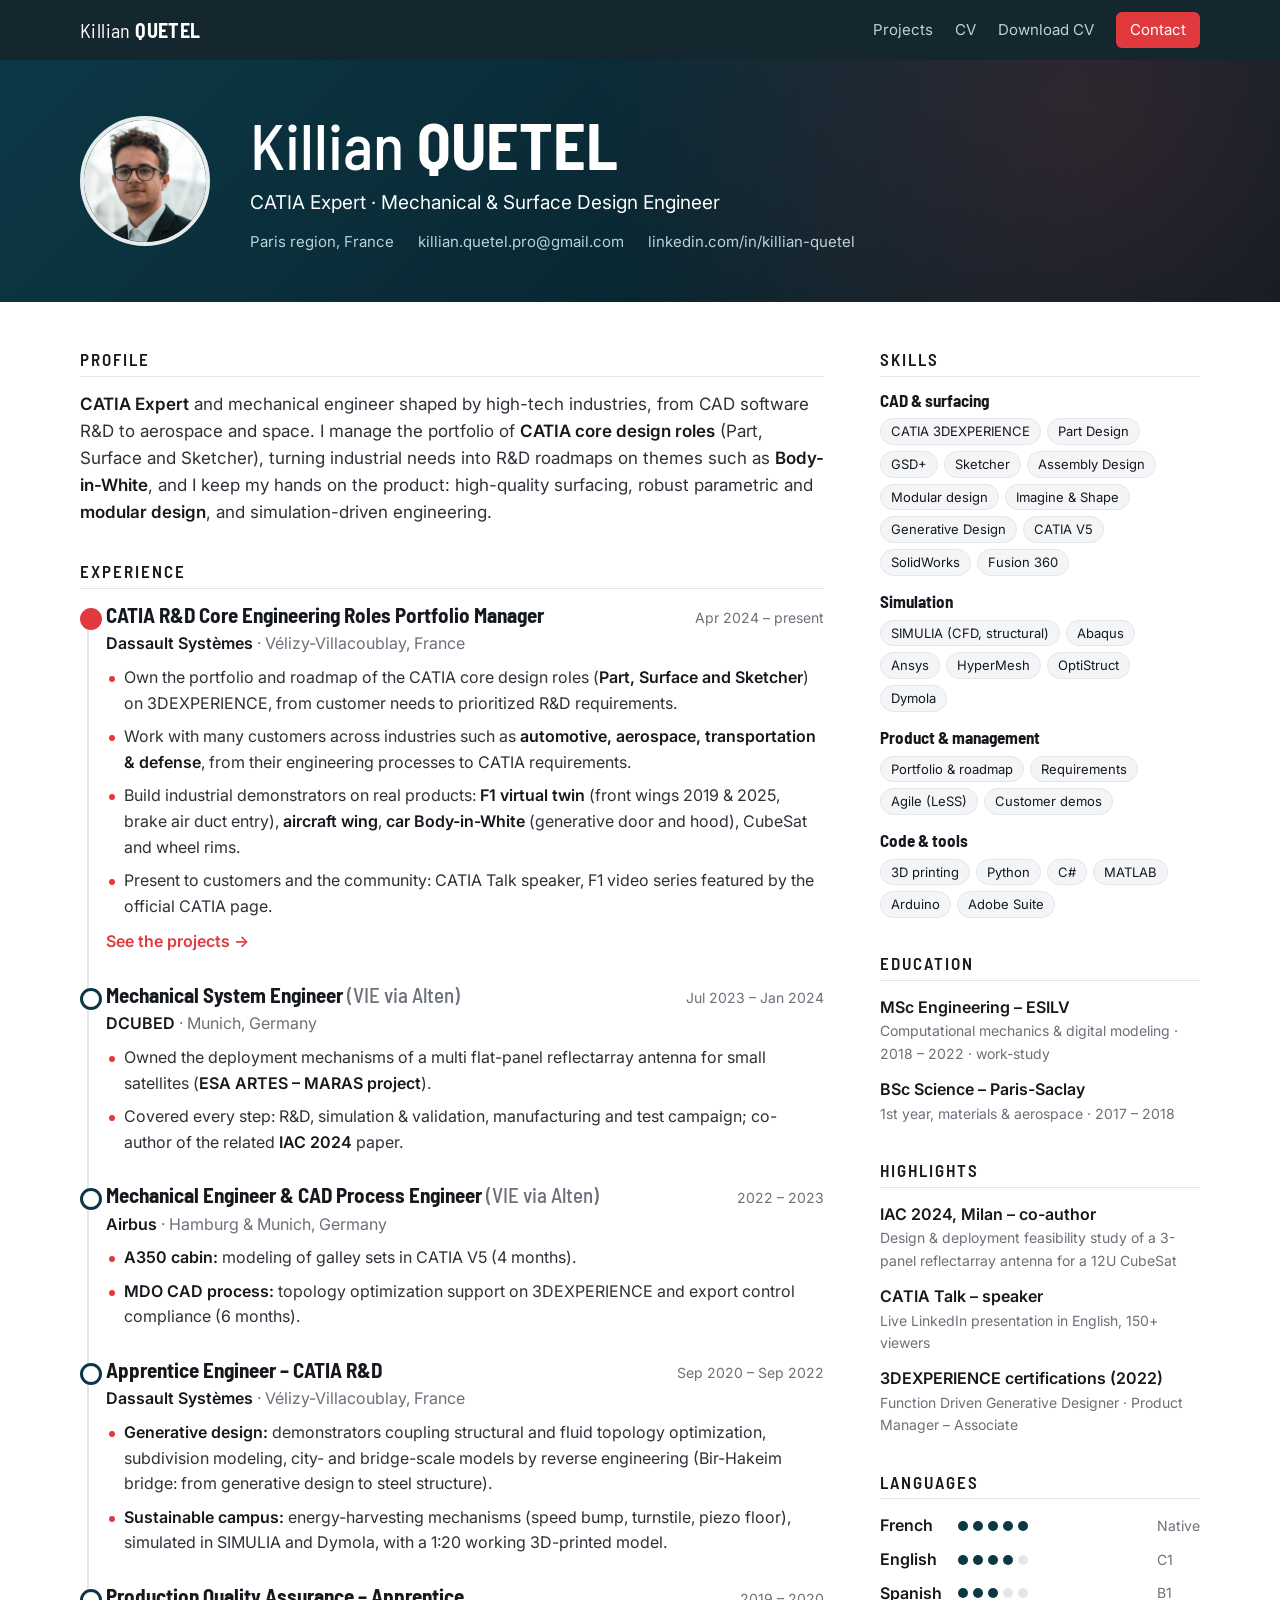
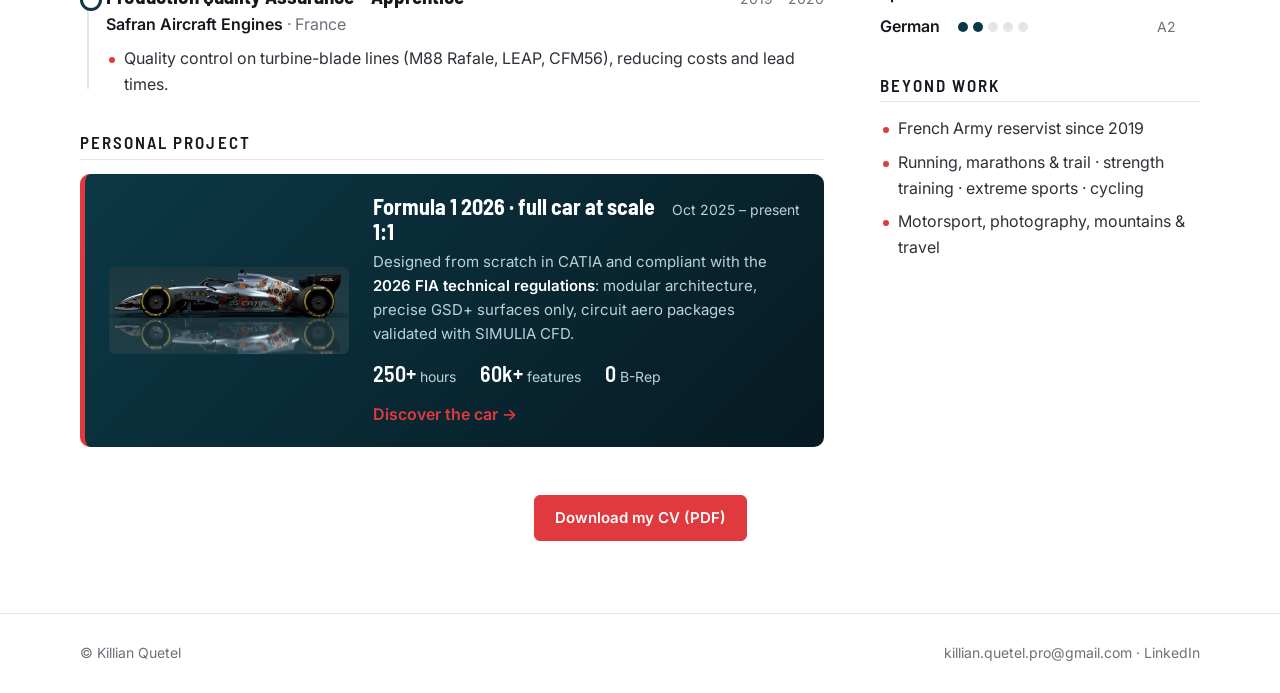
==== cv.html @ 456e0030 "CV: highlight F1 2026 full-scale project Co-authored-by: Cursor <cursoragent@cursor.com>" ====
<!DOCTYPE html>
<html lang="en">
<head>
  <meta charset="utf-8">
  <meta name="viewport" content="width=device-width, initial-scale=1">
  <meta name="robots" content="noindex, nofollow">
  <meta name="description" content="CV of Killian Quetel">
  <title>CV – Killian Quetel</title>
  <link rel="preconnect" href="https://fonts.googleapis.com">
  <link rel="preconnect" href="https://fonts.gstatic.com" crossorigin>
  <link rel="stylesheet" href="https://fonts.googleapis.com/css2?family=Barlow+Semi+Condensed:wght@500;600;700&family=Inter:wght@400;500;600&display=swap">
  <link rel="stylesheet" href="site.css">
</head>
<body class="theme-light">
  <header class="nav">
    <div class="wrap nav-in">
      <a class="brand" href="index.html">Killian <b>QUETEL</b></a>
      <nav>
        <a href="index.html#projects">Projects</a>
        <a href="cv.html">CV</a>
        <a href="Killian_Quetel_CV.pdf" download>Download CV</a>
        <a class="nav-cta" href="mailto:killian.quetel.pro@gmail.com">Contact</a>
      </nav>
    </div>
  </header>

  <section class="hero-band small">
    <div class="wrap hero-in">
      <img class="photo" src="img/photo.jpg" alt="Killian Quetel">
      <div>
        <h1>Killian <strong>QUETEL</strong></h1>
        <p class="role">CATIA Expert · Mechanical &amp; Surface Design Engineer</p>
        <p class="contact">
          <span>Paris region, France</span>
          <a href="mailto:killian.quetel.pro@gmail.com">killian.quetel.pro@gmail.com</a>
          <a href="https://www.linkedin.com/in/killian-quetel">linkedin.com/in/killian-quetel</a>
        </p>
      </div>
    </div>
  </section>
  <main class="wrap cv">
<div class="cv-grid">
  <div class="cv-main">
    <section>
      <h2>Profile</h2>
      <p class="lead">
        <b>CATIA Expert</b> and mechanical engineer shaped by high-tech industries, from CAD software R&amp;D
        to aerospace and space. I manage the portfolio of <b>CATIA core design roles</b> (Part, Surface and
        Sketcher), turning industrial needs into R&amp;D roadmaps on themes such as <b>Body-in-White</b>,
        and I keep my hands on the product: high-quality surfacing, robust parametric and
        <b>modular design</b>, and simulation-driven engineering.
      </p>
    </section>

    <section>
      <h2>Experience</h2>
      <div class="timeline">

        <div class="job current">
          <div class="row">
            <h3>CATIA R&amp;D Core Engineering Roles Portfolio Manager</h3>
            <span class="date">Apr 2024 – present</span>
          </div>
          <div class="org"><b>Dassault Systèmes</b> · Vélizy-Villacoublay, France</div>
          <ul class="bullets">
            <li>Own the portfolio and roadmap of the CATIA core design roles (<b>Part, Surface and
              Sketcher</b>) on 3DEXPERIENCE, from customer needs to prioritized R&amp;D requirements.</li>
            <li>Work with many customers across industries such as <b>automotive, aerospace,
              transportation &amp; defense</b>, from their engineering processes to CATIA requirements.</li>
            <li>Build industrial demonstrators on real products: <b>F1 virtual twin</b> (front wings
              2019 &amp; 2025, brake air duct entry), <b>aircraft wing</b>, <b>car Body-in-White</b> (generative
              door and hood), CubeSat and wheel rims.</li>
            <li>Present to customers and the community: CATIA Talk speaker, F1 video series featured by
              the official CATIA page.</li>
          </ul>
          <a class="text-link" href="index.html#projects">See the projects →</a>
        </div>

        <div class="job">
          <div class="row">
            <h3>Mechanical System Engineer <span>(VIE via Alten)</span></h3>
            <span class="date">Jul 2023 – Jan 2024</span>
          </div>
          <div class="org"><b>DCUBED</b> · Munich, Germany</div>
          <ul class="bullets">
            <li>Owned the deployment mechanisms of a multi flat-panel reflectarray antenna for small
              satellites (<b>ESA ARTES – MARAS project</b>).</li>
            <li>Covered every step: R&amp;D, simulation &amp; validation, manufacturing and test campaign;
              co-author of the related <b>IAC&nbsp;2024</b> paper.</li>
          </ul>
        </div>

        <div class="job">
          <div class="row">
            <h3>Mechanical Engineer &amp; CAD Process Engineer <span>(VIE via Alten)</span></h3>
            <span class="date">2022 – 2023</span>
          </div>
          <div class="org"><b>Airbus</b> · Hamburg &amp; Munich, Germany</div>
          <ul class="bullets">
            <li><b>A350 cabin:</b> modeling of galley sets in CATIA V5 (4 months).</li>
            <li><b>MDO CAD process:</b> topology optimization support on 3DEXPERIENCE and export control
              compliance (6 months).</li>
          </ul>
        </div>

        <div class="job">
          <div class="row">
            <h3>Apprentice Engineer – CATIA R&amp;D</h3>
            <span class="date">Sep 2020 – Sep 2022</span>
          </div>
          <div class="org"><b>Dassault Systèmes</b> · Vélizy-Villacoublay, France</div>
          <ul class="bullets">
            <li><b>Generative design:</b> demonstrators coupling structural and fluid topology optimization,
              subdivision modeling, city- and bridge-scale models by reverse engineering
              (Bir-Hakeim bridge: from generative design to steel structure).</li>
            <li><b>Sustainable campus:</b> energy-harvesting mechanisms (speed bump, turnstile, piezo floor),
              simulated in SIMULIA and Dymola, with a 1:20 working 3D-printed model.</li>
          </ul>
        </div>

        <div class="job">
          <div class="row">
            <h3>Production Quality Assurance – Apprentice</h3>
            <span class="date">2019 – 2020</span>
          </div>
          <div class="org"><b>Safran Aircraft Engines</b> · France</div>
          <ul class="bullets">
            <li>Quality control on turbine-blade lines (M88 Rafale, LEAP, CFM56), reducing costs and lead
              times.</li>
          </ul>
        </div>

      </div>
    </section>

    <section>
      <h2>Personal project</h2>
      <a class="cv-project" href="projects/f1-2026.html">
        <img src="img/thumb/f1_livery.jpg" alt="F1 2026 designed in CATIA">
        <div>
          <div class="row">
            <h3>Formula 1 2026 · full car at scale 1:1</h3>
            <span class="date">Oct 2025 – present</span>
          </div>
          <p>Designed from scratch in CATIA and compliant with the <b>2026 FIA technical regulations</b>:
            modular architecture, precise GSD+ surfaces only, circuit aero packages validated with
            SIMULIA CFD.</p>
          <div class="mini">
            <span><b>250+</b> hours</span><span><b>60k+</b> features</span><span><b>0</b> B-Rep</span>
          </div>
          <span class="text-link">Discover the car →</span>
        </div>
      </a>
    </section>
  </div>

  <aside class="cv-side">
    <section>
      <h2>Skills</h2>
      <div class="skill-group">
        <h4>CAD &amp; surfacing</h4>
        <div class="chips">
          <span>CATIA 3DEXPERIENCE</span><span>Part Design</span><span>GSD+</span><span>Sketcher</span>
          <span>Assembly Design</span><span>Modular design</span><span>Imagine &amp; Shape</span>
          <span>Generative Design</span><span>CATIA V5</span><span>SolidWorks</span><span>Fusion 360</span>
        </div>
      </div>
      <div class="skill-group">
        <h4>Simulation</h4>
        <div class="chips">
          <span>SIMULIA (CFD, structural)</span><span>Abaqus</span><span>Ansys</span>
          <span>HyperMesh</span><span>OptiStruct</span><span>Dymola</span>
        </div>
      </div>
      <div class="skill-group">
        <h4>Product &amp; management</h4>
        <div class="chips">
          <span>Portfolio &amp; roadmap</span><span>Requirements</span><span>Agile (LeSS)</span>
          <span>Customer demos</span>
        </div>
      </div>
      <div class="skill-group">
        <h4>Code &amp; tools</h4>
        <div class="chips">
          <span>3D printing</span><span>Python</span><span>C#</span><span>MATLAB</span>
          <span>Arduino</span><span>Adobe Suite</span>
        </div>
      </div>
    </section>

    <section>
      <h2>Education</h2>
      <ul class="items">
        <li><b>MSc Engineering – ESILV</b>
          <span>Computational mechanics &amp; digital modeling · 2018 – 2022 · work-study</span></li>
        <li><b>BSc Science – Paris-Saclay</b>
          <span>1st year, materials &amp; aerospace · 2017 – 2018</span></li>
      </ul>
    </section>

    <section>
      <h2>Highlights</h2>
      <ul class="items">
        <li><b>IAC 2024, Milan – co-author</b>
          <span>Design &amp; deployment feasibility study of a 3-panel reflectarray antenna for a 12U CubeSat</span></li>
        <li><b>CATIA Talk – speaker</b>
          <span>Live LinkedIn presentation in English, 150+ viewers</span></li>
        <li><b>3DEXPERIENCE certifications (2022)</b>
          <span>Function Driven Generative Designer · Product Manager – Associate</span></li>
      </ul>
    </section>

    <section>
      <h2>Languages</h2>
      <div class="lang">
        <b>French</b><span class="dots"><i class="on"></i><i class="on"></i><i class="on"></i><i class="on"></i><i class="on"></i></span><span class="lvl">Native</span>
        <b>English</b><span class="dots"><i class="on"></i><i class="on"></i><i class="on"></i><i class="on"></i><i></i></span><span class="lvl">C1</span>
        <b>Spanish</b><span class="dots"><i class="on"></i><i class="on"></i><i class="on"></i><i></i><i></i></span><span class="lvl">B1</span>
        <b>German</b><span class="dots"><i class="on"></i><i class="on"></i><i></i><i></i><i></i></span><span class="lvl">A2</span>
      </div>
    </section>

    <section>
      <h2>Beyond work</h2>
      <ul class="bullets">
        <li>French Army reservist since 2019</li>
        <li>Running, marathons &amp; trail · strength training · extreme sports · cycling</li>
        <li>Motorsport, photography, mountains &amp; travel</li>
      </ul>
    </section>
  </aside>
</div>

    <div class="actions center"><a class="btn primary" href="Killian_Quetel_CV.pdf" download>Download my CV (PDF)</a></div>
  </main>

  <footer class="foot">
    <div class="wrap foot-in">
      <span>© Killian Quetel</span>
      <span><a href="mailto:killian.quetel.pro@gmail.com">killian.quetel.pro@gmail.com</a> · <a href="https://www.linkedin.com/in/killian-quetel">LinkedIn</a></span>
    </div>
  </footer>
  <div class="lightbox" hidden><img alt=""><p></p></div>
  <script src="site.js"></script>
</body>
</html>
---- site.css ----
:root {
  --ink: #15191e;
  --text: #2d3138;
  --muted: #6b7079;
  --line: #e3e5e9;
  --soft: #f4f5f7;
  --night: #0c3846;
  --night-deep: #061a22;
  --on-night: #b9d3db;
  --accent: #e0393e;
  --head-font: "Barlow Semi Condensed", "Bahnschrift", "Segoe UI", sans-serif;
  --body-font: "Inter", "Segoe UI", "Helvetica Neue", Arial, sans-serif;
  --bg: #fff;
  --card: #fff;
}

* {
  box-sizing: border-box;
  margin: 0;
  padding: 0;
}

html {
  scroll-behavior: smooth;
  scroll-padding-top: 72px;
}

body {
  font-family: var(--body-font);
  font-size: 16px;
  line-height: 1.6;
  color: var(--text);
  background: var(--bg);
  -webkit-font-smoothing: antialiased;
}

a {
  color: inherit;
  text-decoration: none;
}

b,
strong {
  font-weight: 600;
  color: var(--ink);
}

ul,
ol {
  list-style: none;
}

img {
  display: block;
  max-width: 100%;
}

h1,
h2,
h3,
h4 {
  font-family: var(--head-font);
  color: var(--ink);
  line-height: 1.15;
}

.wrap {
  width: min(1120px, 100% - 48px);
  margin: 0 auto;
}

.wrap.wide {
  width: min(1280px, 100% - 48px);
}

.kicker,
.tag {
  display: block;
  font-family: var(--head-font);
  font-size: 14px;
  font-weight: 600;
  letter-spacing: 0.16em;
  text-transform: uppercase;
  color: var(--accent);
}

.text-link {
  display: inline-block;
  margin-top: 10px;
  font-weight: 600;
  color: var(--accent);
}

.chips {
  display: flex;
  flex-wrap: wrap;
  gap: 6px;
}

.chips span {
  padding: 2px 10px;
  font-size: 13px;
  color: var(--ink);
  background: var(--soft);
  border: 1px solid var(--line);
  border-radius: 999px;
}

ul.bullets li {
  position: relative;
  padding-left: 18px;
  margin-top: 8px;
}

ul.bullets a {
  font-weight: 600;
  color: var(--accent);
}

ul.bullets li::before {
  content: "";
  position: absolute;
  left: 3px;
  top: 11px;
  width: 6px;
  height: 6px;
  border-radius: 50%;
  background: var(--accent);
}

.btn {
  display: inline-block;
  padding: 10px 20px;
  font-weight: 600;
  font-size: 15px;
  color: #fff;
  border: 1px solid rgba(255, 255, 255, 0.35);
  border-radius: 6px;
  transition: background 0.2s;
}

.btn:hover {
  background: rgba(255, 255, 255, 0.1);
}

.btn.primary {
  background: var(--accent);
  border-color: var(--accent);
}

.btn.primary:hover {
  background: #c62f34;
}

.actions {
  display: flex;
  flex-wrap: wrap;
  gap: 12px;
  margin-top: 24px;
}

.actions.center {
  justify-content: center;
  margin: 48px 0 16px;
}

/* ---------- Navigation ---------- */

.nav {
  position: sticky;
  top: 0;
  z-index: 10;
  background: rgba(6, 26, 34, 0.94);
  backdrop-filter: blur(8px);
}

.nav-in {
  display: flex;
  align-items: center;
  justify-content: space-between;
  height: 60px;
}

.brand {
  font-family: var(--head-font);
  font-size: 20px;
  color: #fff;
  letter-spacing: 0.02em;
}

.brand b {
  color: #fff;
  font-weight: 700;
}

.nav nav {
  display: flex;
  align-items: center;
  gap: 22px;
  font-size: 15px;
  color: var(--on-night);
}

.nav nav a:hover {
  color: #fff;
}

.nav .nav-cta {
  padding: 6px 14px;
  color: #fff;
  background: var(--accent);
  border-radius: 6px;
}

/* ---------- Hero band (home, CV) ---------- */

.hero-band {
  color: var(--on-night);
  background:
    radial-gradient(circle at 85% 20%, rgba(224, 57, 62, 0.18), transparent 45%),
    linear-gradient(135deg, var(--night) 0%, var(--night-deep) 100%);
  padding: 72px 0;
}

.hero-band.small {
  padding: 48px 0;
}

.hero-in {
  display: grid;
  grid-template-columns: auto 1fr;
  align-items: center;
  gap: 40px;
}

.hero-band .photo {
  width: 170px;
  height: 170px;
  border-radius: 50%;
  object-fit: cover;
  border: 4px solid rgba(255, 255, 255, 0.9);
}

.hero-band.small .photo {
  width: 130px;
  height: 130px;
}

.hero-band h1 {
  font-size: clamp(40px, 6vw, 64px);
  font-weight: 500;
  color: #fff;
}

.hero-band h1 strong {
  color: #fff;
  font-weight: 700;
}

.hero-band .role {
  margin-top: 6px;
  font-size: 19px;
  color: #fff;
}

.hero-band .intro {
  max-width: 720px;
  margin-top: 16px;
}

.hero-band .intro b {
  color: #fff;
}

.hero-band .contact {
  display: flex;
  flex-wrap: wrap;
  gap: 6px 24px;
  margin-top: 12px;
  font-size: 15px;
}

.hero-band .contact a:hover {
  color: #fff;
}

/* ---------- Home ---------- */

.group {
  margin-top: 56px;
}

.group-title {
  display: flex;
  align-items: center;
  gap: 16px;
  margin-bottom: 20px;
  font-size: 18px;
  font-weight: 600;
  letter-spacing: 0.12em;
  text-transform: uppercase;
}

.group-title::after {
  content: "";
  flex: 1;
  height: 1px;
  background: var(--line);
}

.feature {
  display: grid;
  grid-template-columns: 1.6fr 1fr;
  overflow: hidden;
  color: var(--on-night);
  background: linear-gradient(135deg, var(--night) 0%, var(--night-deep) 100%);
  border-radius: 10px;
  transition: transform 0.25s, box-shadow 0.25s;
}

.feature img {
  width: 100%;
  height: 100%;
  object-fit: cover;
}

.feature .body {
  padding: 32px;
  align-self: center;
}

.feature h3 {
  margin-top: 6px;
  font-size: 32px;
  color: #fff;
}

.feature p {
  margin-top: 12px;
}

.mini-stats {
  display: flex;
  gap: 28px;
  margin-top: 20px;
}

.mini-stats b {
  display: block;
  font-family: var(--head-font);
  font-size: 30px;
  line-height: 1;
  color: #fff;
}

.mini-stats span {
  font-size: 13px;
}

.cards {
  display: grid;
  grid-template-columns: repeat(auto-fill, minmax(250px, 1fr));
  gap: 20px;
}

.card {
  display: flex;
  flex-direction: column;
  overflow: hidden;
  background: var(--card);
  border: 1px solid var(--line);
  border-radius: 10px;
  transition: transform 0.25s, box-shadow 0.25s;
}

.card:hover,
.feature:hover {
  transform: translateY(-4px);
  box-shadow: 0 14px 32px rgba(12, 56, 70, 0.16);
}

.card .pic {
  aspect-ratio: 16 / 10;
  overflow: hidden;
  background: #fff;
  border-bottom: 1px solid var(--line);
}

.card .pic img {
  width: 100%;
  height: 100%;
  object-fit: cover;
  transition: transform 0.4s;
}

.card .pic img.contain {
  object-fit: contain;
}

.card:hover .pic img {
  transform: scale(1.04);
}

.card .body {
  display: flex;
  flex-direction: column;
  flex: 1;
  padding: 18px 20px 20px;
}

.card .tag {
  font-size: 12px;
  color: var(--muted);
}

.card h3 {
  margin-top: 4px;
  font-size: 22px;
}

.card p {
  flex: 1;
  margin: 8px 0 14px;
  font-size: 15px;
}

/* ---------- CV ---------- */

.cv {
  padding-top: 48px;
}

.cv h2,
.project h2 {
  margin-bottom: 14px;
  padding-bottom: 6px;
  font-size: 17px;
  font-weight: 600;
  letter-spacing: 0.12em;
  text-transform: uppercase;
  border-bottom: 1px solid var(--line);
}

.cv-grid {
  display: grid;
  grid-template-columns: 1fr 320px;
  gap: 56px;
}

.cv section + section {
  margin-top: 36px;
}

.cv .lead {
  font-size: 17px;
}

.timeline {
  position: relative;
  padding-left: 26px;
}

.timeline::before {
  content: "";
  position: absolute;
  left: 7px;
  top: 8px;
  bottom: 8px;
  width: 2px;
  background: var(--line);
}

.job {
  position: relative;
}

.job + .job {
  margin-top: 28px;
}

.job::before {
  content: "";
  position: absolute;
  left: -26px;
  top: 5px;
  width: 16px;
  height: 16px;
  border-radius: 50%;
  background: #fff;
  border: 3px solid var(--night);
}

.job.current::before {
  background: var(--accent);
  border-color: var(--accent);
}

.job .row {
  display: flex;
  justify-content: space-between;
  align-items: baseline;
  gap: 16px;
}

.job h3 {
  font-size: 21px;
}

.job h3 span {
  font-weight: 500;
  color: var(--muted);
}

.job .date {
  flex-shrink: 0;
  font-size: 14px;
  color: var(--muted);
}

.job .org {
  margin-top: 2px;
  color: var(--muted);
}

.cv-project {
  display: grid;
  grid-template-columns: 240px 1fr;
  align-items: center;
  gap: 24px;
  padding: 20px 24px;
  color: var(--on-night);
  background: linear-gradient(135deg, var(--night) 0%, var(--night-deep) 100%);
  border-left: 5px solid var(--accent);
  border-radius: 10px;
  transition: transform 0.25s, box-shadow 0.25s;
}

.cv-project:hover {
  transform: translateY(-3px);
  box-shadow: 0 14px 32px rgba(12, 56, 70, 0.2);
}

.cv-project img {
  width: 100%;
  border-radius: 6px;
}

.cv-project .row {
  display: flex;
  justify-content: space-between;
  align-items: baseline;
  gap: 12px;
}

.cv-project h3 {
  font-size: 22px;
  color: #fff;
}

.cv-project .date {
  flex-shrink: 0;
  font-size: 14px;
}

.cv-project p {
  margin-top: 6px;
  font-size: 15px;
}

.cv-project b {
  color: #fff;
}

.cv-project .mini {
  display: flex;
  gap: 24px;
  margin-top: 10px;
  font-size: 14px;
}

.cv-project .mini b {
  font-family: var(--head-font);
  font-size: 22px;
}

.skill-group + .skill-group {
  margin-top: 16px;
}

.skill-group h4 {
  margin-bottom: 8px;
  font-size: 17px;
}

ul.items li + li {
  margin-top: 12px;
}

ul.items li b {
  display: block;
}

ul.items li span {
  display: block;
  font-size: 14px;
  color: var(--muted);
}

.lang {
  display: grid;
  grid-template-columns: auto 1fr auto;
  align-items: center;
  gap: 8px 16px;
}

.dots {
  display: flex;
  gap: 5px;
}

.dots i {
  width: 10px;
  height: 10px;
  border-radius: 50%;
  background: var(--line);
}

.dots i.on {
  background: var(--night);
}

.lang .lvl {
  font-size: 14px;
  color: var(--muted);
}

/* ---------- Project page ---------- */

.project {
  padding: 40px 0 24px;
}

.back {
  display: inline-block;
  margin-bottom: 28px;
  font-size: 15px;
  color: var(--muted);
}

.back:hover {
  color: var(--accent);
}

.project h1 {
  margin-top: 8px;
  font-size: clamp(34px, 5vw, 54px);
}

.project .lead {
  max-width: 820px;
  margin-top: 16px;
  font-size: 18px;
}

.facts {
  display: flex;
  flex-wrap: wrap;
  gap: 12px 40px;
  margin-top: 24px;
  padding: 14px 0;
  border-top: 1px solid var(--line);
  border-bottom: 1px solid var(--line);
}

.facts dt {
  font-size: 12px;
  letter-spacing: 0.08em;
  text-transform: uppercase;
  color: var(--muted);
}

.facts dd {
  font-weight: 500;
  color: var(--ink);
}

.hero-img,
.hero-grid,
.hero-pair,
.annotated {
  display: block;
  margin-top: 32px;
}

.hero-img img {
  width: 100%;
  border-radius: 10px;
}

.hero-img.contain {
  background: #fff;
  border: 1px solid var(--line);
  border-radius: 10px;
}

.hero-img.contain img {
  max-height: 560px;
  width: auto;
  margin: 0 auto;
}

.frame {
  display: block;
  overflow: hidden;
  background: #fff;
  border: 1px solid var(--line);
  border-radius: 8px;
}

.frame img {
  width: 100%;
  height: 100%;
  object-fit: cover;
  transition: transform 0.4s;
}

.frame:hover img {
  transform: scale(1.03);
}

.hero-grid {
  display: grid;
  gap: 12px;
}

.hero-grid.cols-3 {
  grid-template-columns: repeat(3, 1fr);
}

.hero-grid .frame {
  aspect-ratio: 1 / 0.92;
}

.hero-pair {
  position: relative;
  display: grid;
  grid-template-columns: 1fr 1fr;
  gap: 16px;
}

.hero-pair .frame {
  aspect-ratio: 1.25;
}

.swap {
  position: absolute;
  left: 50%;
  top: 50%;
  width: 48px;
  height: 48px;
  margin: -24px 0 0 -24px;
  display: flex;
  align-items: center;
  justify-content: center;
  font-size: 24px;
  font-weight: 700;
  color: #fff;
  background: var(--accent);
  border-radius: 50%;
  box-shadow: 0 4px 14px rgba(0, 0, 0, 0.25);
}

.annotated {
  position: relative;
}

.annotated img {
  width: 100%;
  -webkit-mask-image: linear-gradient(180deg, transparent 0%, #000 8%, #000 86%, transparent 100%);
  mask-image: linear-gradient(180deg, transparent 0%, #000 8%, #000 86%, transparent 100%);
}

.pin {
  position: absolute;
  width: 30px;
  height: 30px;
  margin: -15px 0 0 -15px;
  display: flex;
  align-items: center;
  justify-content: center;
  font-family: var(--head-font);
  font-weight: 700;
  font-size: 15px;
  color: #fff;
  background: var(--accent);
  border: 2px solid #fff;
  border-radius: 50%;
  box-shadow: 0 0 0 6px rgba(224, 57, 62, 0.25);
}

.legend,
.steps {
  display: grid;
  grid-template-columns: repeat(3, 1fr);
  gap: 20px 32px;
  margin-top: 28px;
}

.legend li,
.steps li {
  display: grid;
  grid-template-columns: 34px 1fr;
  align-content: start;
  column-gap: 10px;
}

.legend li i,
.steps li i {
  grid-row: span 2;
  font-family: var(--head-font);
  font-style: normal;
  font-weight: 700;
  font-size: 26px;
  line-height: 1;
  color: var(--accent);
}

.legend li span,
.steps li span {
  font-size: 15px;
}

.stats {
  display: grid;
  grid-template-columns: repeat(auto-fit, minmax(150px, 1fr));
  gap: 16px;
  margin-top: 40px;
  padding: 20px 0;
  border-top: 1px solid var(--line);
  border-bottom: 1px solid var(--line);
}

.stats b {
  display: block;
  font-family: var(--head-font);
  font-size: 34px;
  line-height: 1.1;
}

.stats span {
  font-size: 14px;
  color: var(--muted);
}

.sections {
  display: grid;
  grid-template-columns: repeat(auto-fit, minmax(320px, 1fr));
  gap: 40px;
  margin-top: 44px;
}

.gallery-sec {
  margin-top: 48px;
}

.gallery {
  display: grid;
  gap: 20px;
}

.gallery.cols-3 {
  grid-template-columns: repeat(3, 1fr);
}

.gallery.cols-4 {
  grid-template-columns: repeat(4, 1fr);
}

.gallery .frame {
  aspect-ratio: var(--ratio, 16 / 10);
}

.gallery .wide {
  grid-column: span 2;
}

.gallery .wide .frame {
  aspect-ratio: 33 / 10;
}

.inline-fig .frame img {
  height: auto;
}

.gallery figcaption,
.inline-fig figcaption {
  margin-top: 8px;
  font-size: 14px;
  color: var(--muted);
}

.gallery figcaption b,
.inline-fig figcaption b {
  margin-right: 4px;
}

.note {
  margin-top: 32px;
  font-size: 14px;
  color: var(--muted);
}

.pager {
  display: grid;
  grid-template-columns: 1fr 1fr;
  gap: 20px;
  margin-top: 64px;
  padding-top: 24px;
  border-top: 1px solid var(--line);
}

.pager a {
  font-family: var(--head-font);
  font-size: 22px;
  font-weight: 600;
  color: var(--ink);
}

.pager a:last-child {
  text-align: right;
}

.pager a:hover {
  color: var(--accent);
}

.pager span {
  display: block;
  font-family: var(--body-font);
  font-size: 13px;
  font-weight: 500;
  letter-spacing: 0.08em;
  text-transform: uppercase;
  color: var(--muted);
}

/* ---------- Dark themes (F1, CubeSat) ---------- */

.theme-night,
.theme-space {
  --ink: #fff;
  --text: var(--on-night);
  --muted: #8aa3ad;
  --line: rgba(255, 255, 255, 0.14);
}

.theme-night {
  background: linear-gradient(180deg, var(--night) 0%, var(--night-deep) 900px, var(--night-deep) 100%);
}

.theme-space {
  background: linear-gradient(180deg, #000 0%, #050b12 50%, #08141d 100%);
}

.theme-night .frame,
.theme-space .frame {
  background: #000;
  border-color: transparent;
}

.theme-night .foot,
.theme-space .foot {
  background: transparent;
}

/* ---------- Footer ---------- */

.foot {
  margin-top: 72px;
  padding: 28px 0;
  font-size: 14px;
  color: var(--muted);
  border-top: 1px solid var(--line);
}

.foot-in {
  display: flex;
  flex-wrap: wrap;
  justify-content: space-between;
  gap: 8px;
}

.foot a:hover {
  color: var(--accent);
}

/* ---------- Lightbox ---------- */

.lightbox {
  position: fixed;
  inset: 0;
  z-index: 50;
  display: flex;
  flex-direction: column;
  align-items: center;
  justify-content: center;
  gap: 12px;
  padding: 24px;
  background: rgba(3, 10, 14, 0.92);
  cursor: zoom-out;
}

.lightbox[hidden] {
  display: none;
}

.lightbox img {
  max-width: 100%;
  max-height: calc(100vh - 100px);
  border-radius: 6px;
}

.lightbox p {
  color: #fff;
}

a.zoom {
  cursor: zoom-in;
}

/* ---------- Responsive ---------- */

@media (max-width: 900px) {
  .feature,
  .cv-grid {
    grid-template-columns: 1fr;
  }

  .cv-grid {
    gap: 40px;
  }

  .legend,
  .steps {
    grid-template-columns: repeat(2, 1fr);
  }

  .gallery.cols-3,
  .gallery.cols-4 {
    grid-template-columns: repeat(2, 1fr);
  }
}

@media (max-width: 640px) {
  body {
    font-size: 15px;
  }

  .nav nav {
    gap: 14px;
    font-size: 14px;
  }

  .nav nav a[download] {
    display: none;
  }

  .hero-band {
    padding: 44px 0;
  }

  .hero-in {
    grid-template-columns: 1fr;
    gap: 20px;
    text-align: center;
  }

  .hero-band .photo {
    margin: 0 auto;
    width: 130px;
    height: 130px;
  }

  .actions,
  .hero-band .contact {
    justify-content: center;
  }

  .feature .body {
    padding: 22px;
  }

  .legend,
  .steps,
  .hero-pair {
    grid-template-columns: 1fr;
  }

  .hero-grid.cols-3 {
    grid-template-columns: repeat(2, 1fr);
  }

  .pin {
    width: 22px;
    height: 22px;
    margin: -11px 0 0 -11px;
    font-size: 12px;
  }

  .job .row,
  .cv-project .row {
    flex-direction: column;
    gap: 0;
  }

  .cv-project {
    grid-template-columns: 1fr;
    padding: 18px;
  }

  .sections,
  .gallery.cols-3,
  .gallery.cols-4 {
    grid-template-columns: 1fr;
  }

  .gallery .wide {
    grid-column: auto;
  }

  .gallery .wide .frame {
    aspect-ratio: var(--ratio, 16 / 10);
  }

  .pager a {
    font-size: 18px;
  }
}
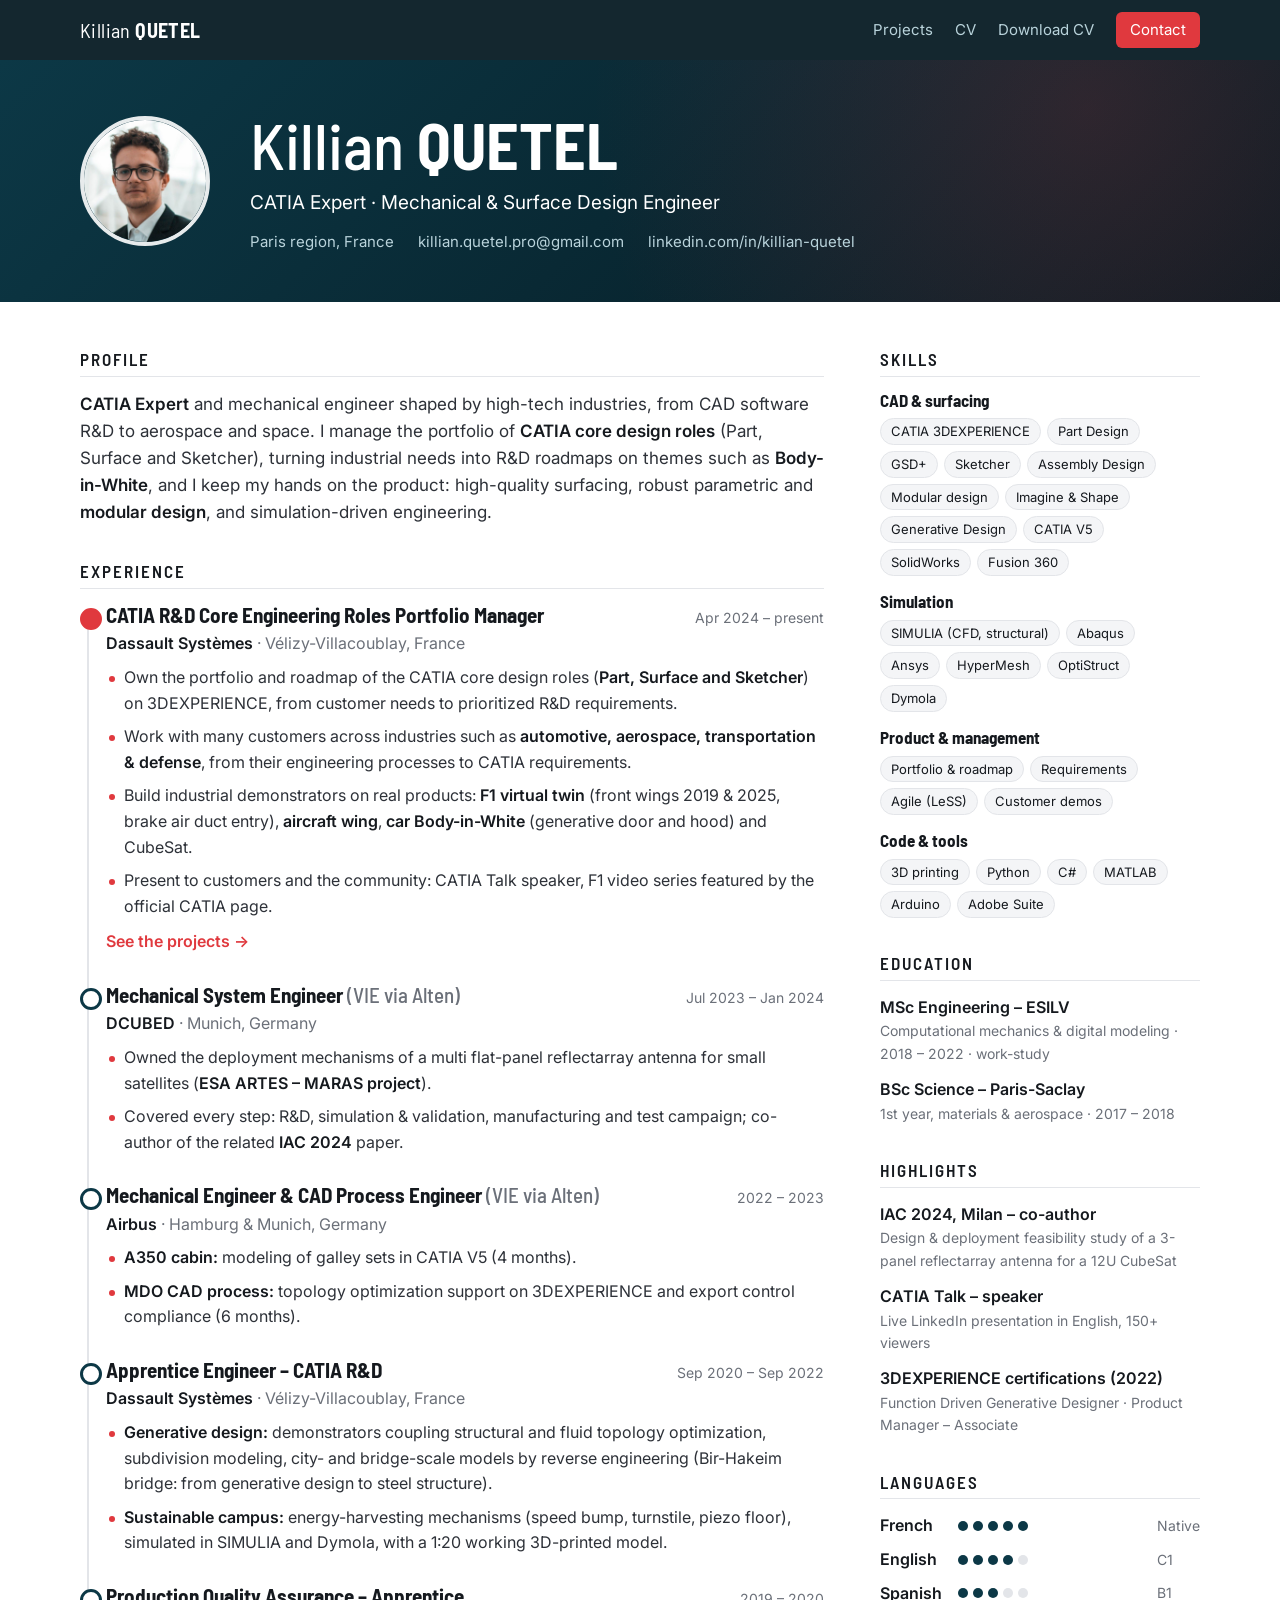
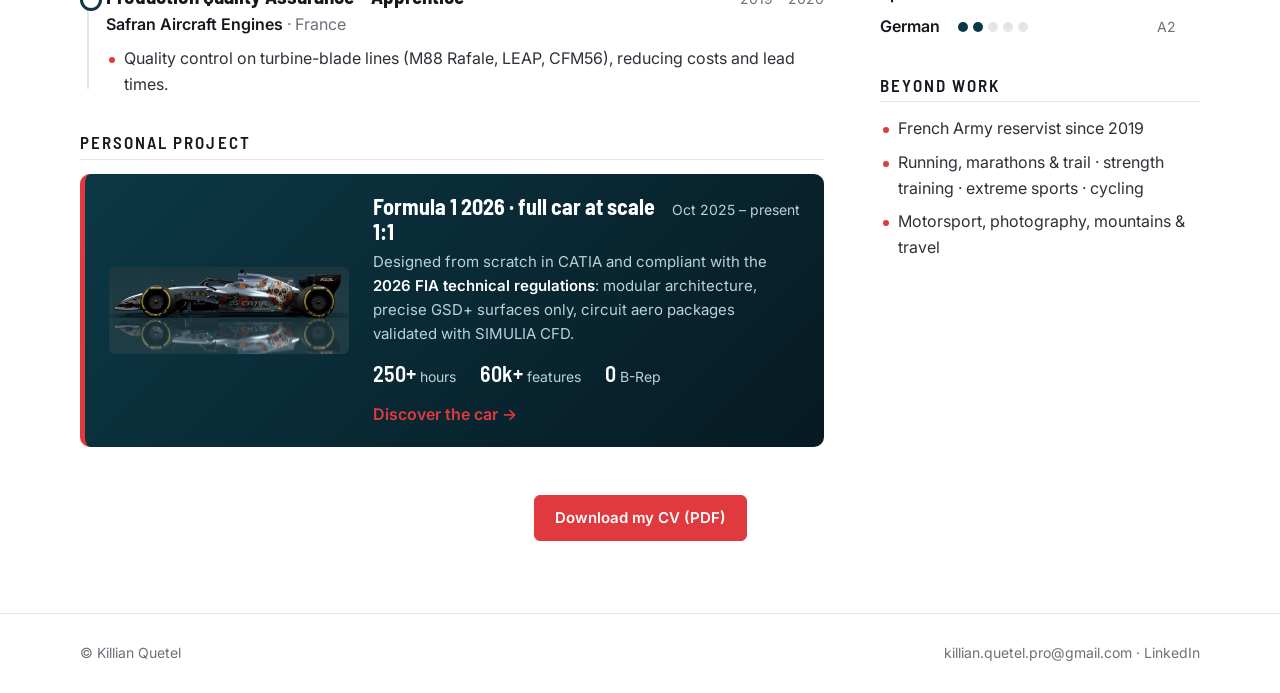
==== commit 45bbd60d: "F1 2026 build chronology, new project images, remove wheel rim Co-authored-by: Cursor <cursoragent@c" ====
--- a/cv.html
+++ b/cv.html
@@ -69,7 +69,7 @@
               transportation &amp; defense</b>, from their engineering processes to CATIA requirements.</li>
             <li>Build industrial demonstrators on real products: <b>F1 virtual twin</b> (front wings
               2019 &amp; 2025, brake air duct entry), <b>aircraft wing</b>, <b>car Body-in-White</b> (generative
-              door and hood), CubeSat and wheel rims.</li>
+              door and hood) and CubeSat.</li>
             <li>Present to customers and the community: CATIA Talk speaker, F1 video series featured by
               the official CATIA page.</li>
           </ul>
--- a/site.css
+++ b/site.css
@@ -944,6 +944,135 @@
   color: var(--muted);
 }
 
+/* ---------- Paper layout (F1 2026) ---------- */
+
+.paper-intro {
+  display: grid;
+  grid-template-columns: 1.4fr 1fr;
+  gap: 40px;
+  margin-top: 40px;
+  padding: 28px 32px;
+  background: var(--soft);
+  border-radius: 10px;
+}
+
+.toc ol li + li {
+  margin-top: 6px;
+}
+
+.toc a {
+  display: flex;
+  gap: 12px;
+  font-weight: 500;
+  color: var(--ink);
+}
+
+.toc a span {
+  min-width: 18px;
+  font-family: var(--head-font);
+  font-weight: 700;
+  color: var(--accent);
+}
+
+.toc a:hover {
+  color: var(--accent);
+}
+
+.chapters {
+  position: relative;
+  margin-top: 56px;
+  padding-left: 64px;
+}
+
+.chapters::before {
+  content: "";
+  position: absolute;
+  left: 21px;
+  top: 10px;
+  bottom: 10px;
+  width: 2px;
+  background: var(--line);
+}
+
+.chapter + .chapter {
+  margin-top: 64px;
+}
+
+.ch-head {
+  position: relative;
+  display: flex;
+  align-items: flex-end;
+}
+
+.ch-num {
+  position: absolute;
+  left: -64px;
+  top: 0;
+  width: 44px;
+  height: 44px;
+  display: flex;
+  align-items: center;
+  justify-content: center;
+  font-family: var(--head-font);
+  font-size: 22px;
+  font-weight: 700;
+  color: #fff;
+  background: var(--night);
+  border: 4px solid var(--bg);
+  border-radius: 50%;
+}
+
+.ch-phase {
+  font-family: var(--head-font);
+  font-size: 14px;
+  font-weight: 600;
+  letter-spacing: 0.14em;
+  text-transform: uppercase;
+  color: var(--accent);
+}
+
+.project .chapter h2 {
+  margin: 2px 0 0;
+  padding: 0;
+  font-size: 30px;
+  letter-spacing: 0;
+  text-transform: none;
+  border: none;
+}
+
+.ch-text {
+  max-width: 820px;
+  margin-top: 14px;
+  font-size: 17px;
+}
+
+.figs {
+  display: grid;
+  grid-template-columns: repeat(2, 1fr);
+  gap: 24px;
+  margin-top: 24px;
+}
+
+.figs .wide,
+.figs figure:only-child {
+  grid-column: 1 / -1;
+}
+
+.figs .frame img {
+  height: auto;
+}
+
+.figs figcaption {
+  margin-top: 8px;
+  font-size: 14px;
+  color: var(--muted);
+}
+
+.figs figcaption b {
+  margin-right: 4px;
+  color: var(--ink);
+}
+
 /* ---------- Dark themes (F1, CubeSat) ---------- */
 
 .theme-night,
@@ -1128,6 +1257,33 @@
     grid-column: auto;
   }
 
+  .paper-intro,
+  .figs {
+    grid-template-columns: 1fr;
+  }
+
+  .paper-intro {
+    padding: 22px;
+  }
+
+  .chapters {
+    padding-left: 0;
+  }
+
+  .chapters::before {
+    display: none;
+  }
+
+  .ch-num {
+    position: static;
+    margin-right: 12px;
+    flex-shrink: 0;
+  }
+
+  .project .chapter h2 {
+    font-size: 24px;
+  }
+
   .gallery .wide .frame {
     aspect-ratio: var(--ratio, 16 / 10);
   }
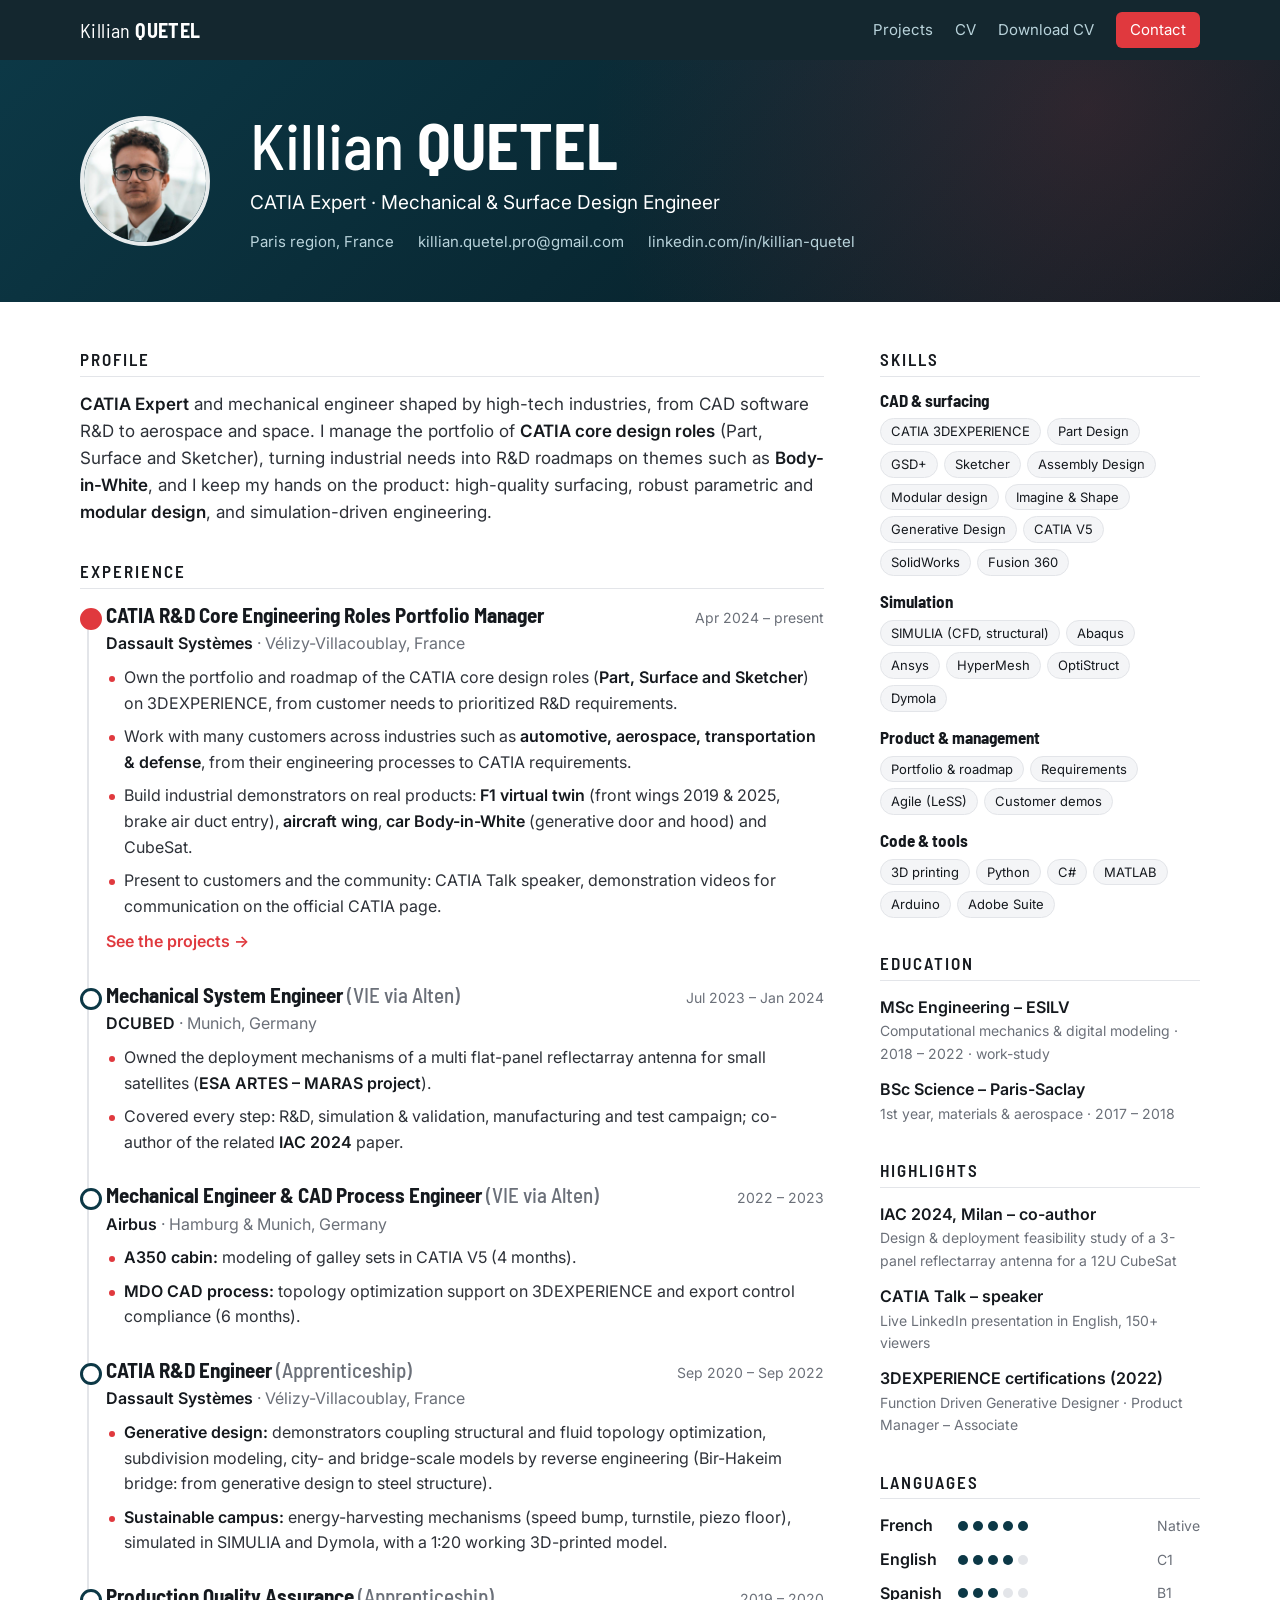
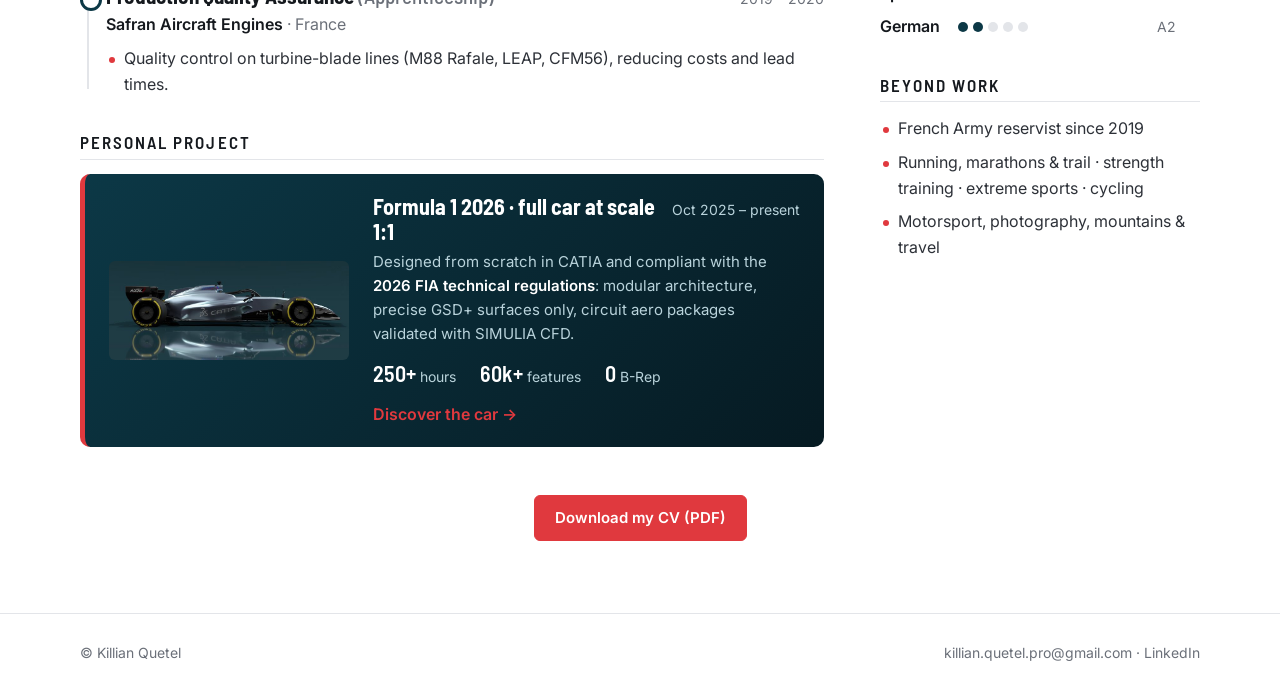
==== commit 63898797: "CV: neutral F1 picture, apprenticeship titles, demo videos wording Co-authored-by: Cursor <cursorage" ====
--- a/cv.html
+++ b/cv.html
@@ -70,8 +70,8 @@
             <li>Build industrial demonstrators on real products: <b>F1 virtual twin</b> (front wings
               2019 &amp; 2025, brake air duct entry), <b>aircraft wing</b>, <b>car Body-in-White</b> (generative
               door and hood) and CubeSat.</li>
-            <li>Present to customers and the community: CATIA Talk speaker, F1 video series featured by
-              the official CATIA page.</li>
+            <li>Present to customers and the community: CATIA Talk speaker, demonstration videos for
+              communication on the official CATIA page.</li>
           </ul>
           <a class="text-link" href="index.html#projects">See the projects →</a>
         </div>
@@ -105,7 +105,7 @@
 
         <div class="job">
           <div class="row">
-            <h3>Apprentice Engineer – CATIA R&amp;D</h3>
+            <h3>CATIA R&amp;D Engineer <span>(Apprenticeship)</span></h3>
             <span class="date">Sep 2020 – Sep 2022</span>
           </div>
           <div class="org"><b>Dassault Systèmes</b> · Vélizy-Villacoublay, France</div>
@@ -120,7 +120,7 @@
 
         <div class="job">
           <div class="row">
-            <h3>Production Quality Assurance – Apprentice</h3>
+            <h3>Production Quality Assurance <span>(Apprenticeship)</span></h3>
             <span class="date">2019 – 2020</span>
           </div>
           <div class="org"><b>Safran Aircraft Engines</b> · France</div>
@@ -136,7 +136,7 @@
     <section>
       <h2>Personal project</h2>
       <a class="cv-project" href="projects/f1-2026.html">
-        <img src="img/thumb/f1_livery.jpg" alt="F1 2026 designed in CATIA">
+        <img src="img/thumb/hero_side.jpg" alt="F1 2026 designed in CATIA">
         <div>
           <div class="row">
             <h3>Formula 1 2026 · full car at scale 1:1</h3>
--- a/site.css
+++ b/site.css
@@ -709,6 +709,31 @@
   margin: 0 auto;
 }
 
+.hero-video {
+  overflow: hidden;
+  background: #fff;
+  border: 1px solid var(--line);
+  border-radius: 10px;
+}
+
+video {
+  display: block;
+  width: 100%;
+  height: 100%;
+  object-fit: cover;
+}
+
+.hero-video video {
+  height: auto;
+}
+
+.hero-caption {
+  margin-top: 10px;
+  font-size: 14px;
+  color: var(--muted);
+  text-align: center;
+}
+
 .frame {
   display: block;
   overflow: hidden;
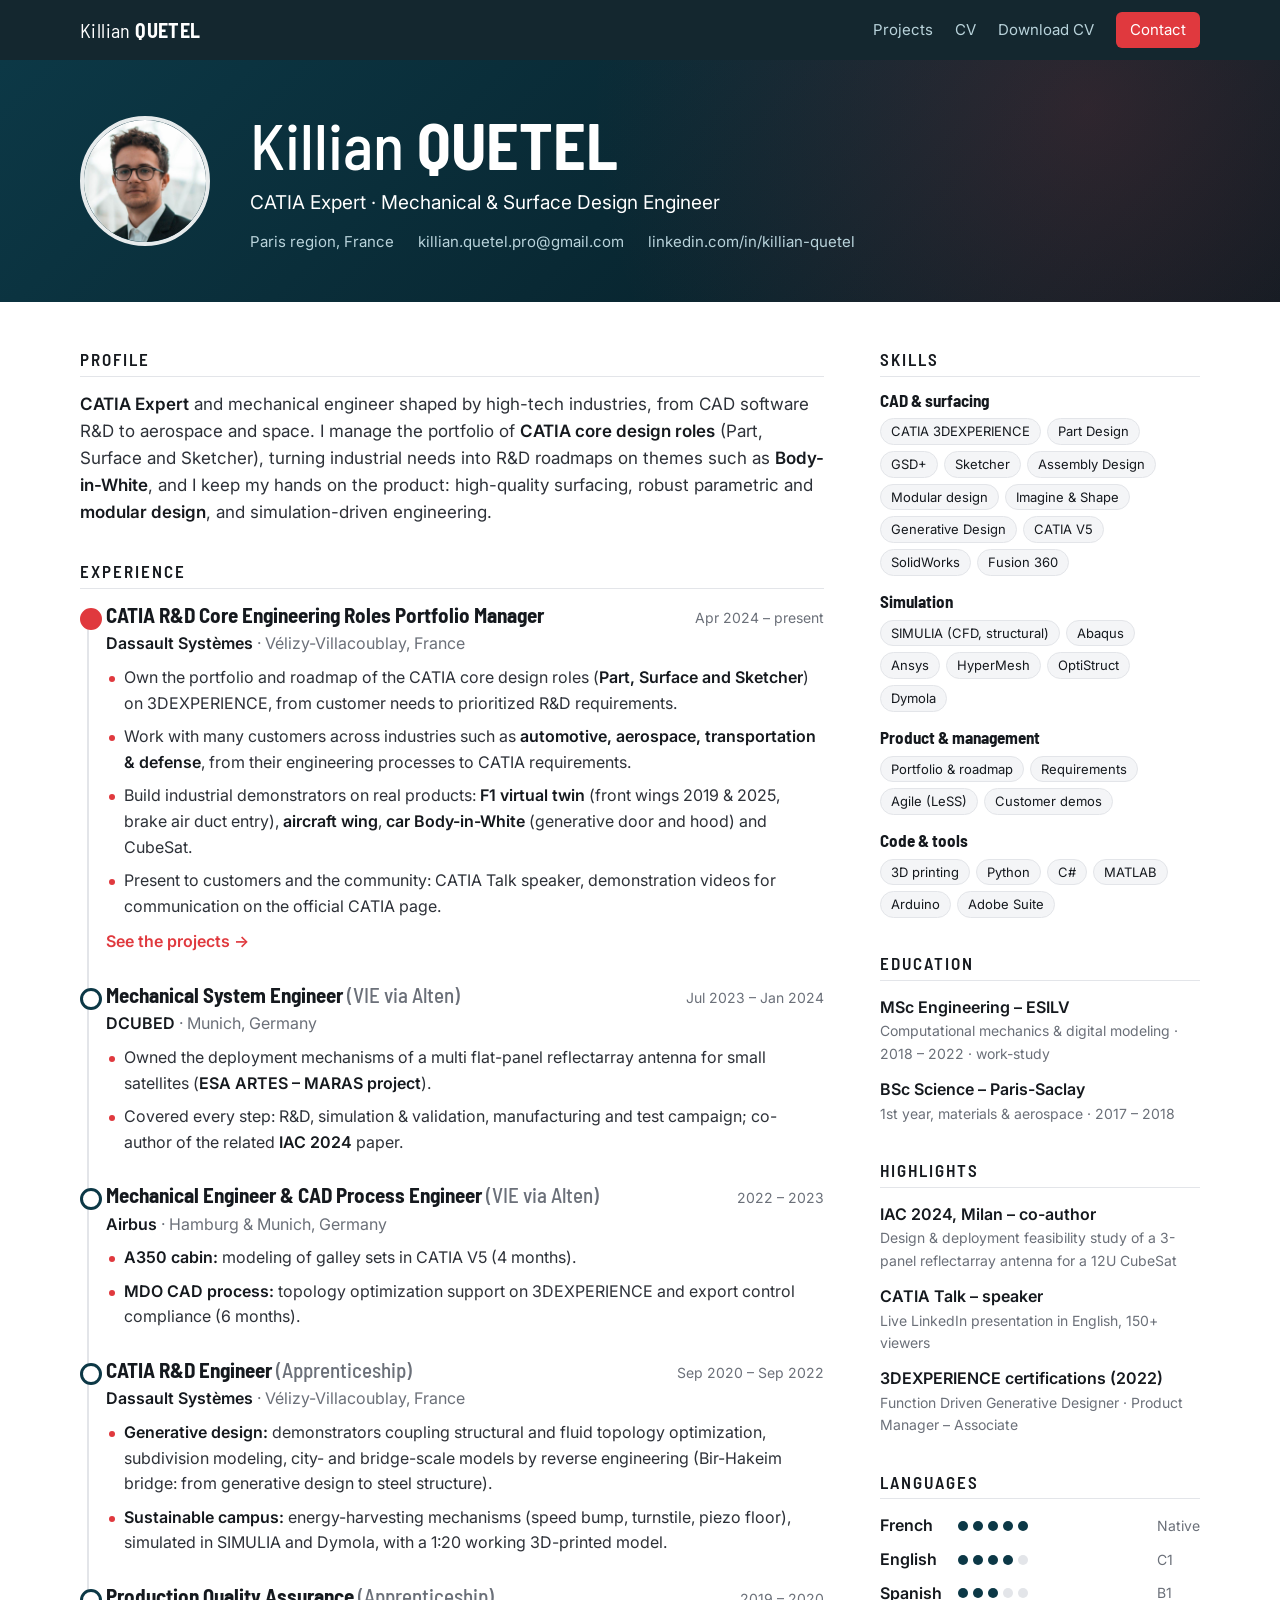
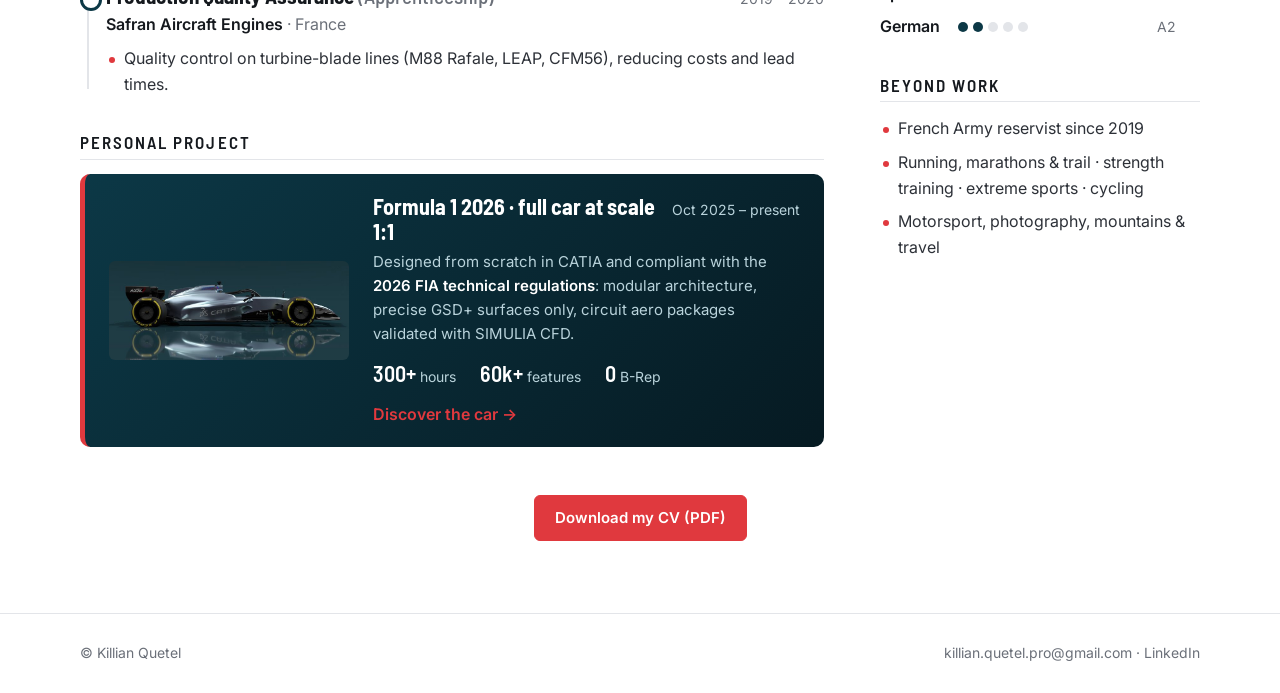
==== commit 2e1e9048: "F1 2026: 300+ hours Co-authored-by: Cursor <cursoragent@cursor.com>" ====
--- a/cv.html
+++ b/cv.html
@@ -146,7 +146,7 @@
             modular architecture, precise GSD+ surfaces only, circuit aero packages validated with
             SIMULIA CFD.</p>
           <div class="mini">
-            <span><b>250+</b> hours</span><span><b>60k+</b> features</span><span><b>0</b> B-Rep</span>
+            <span><b>300+</b> hours</span><span><b>60k+</b> features</span><span><b>0</b> B-Rep</span>
           </div>
           <span class="text-link">Discover the car →</span>
         </div>
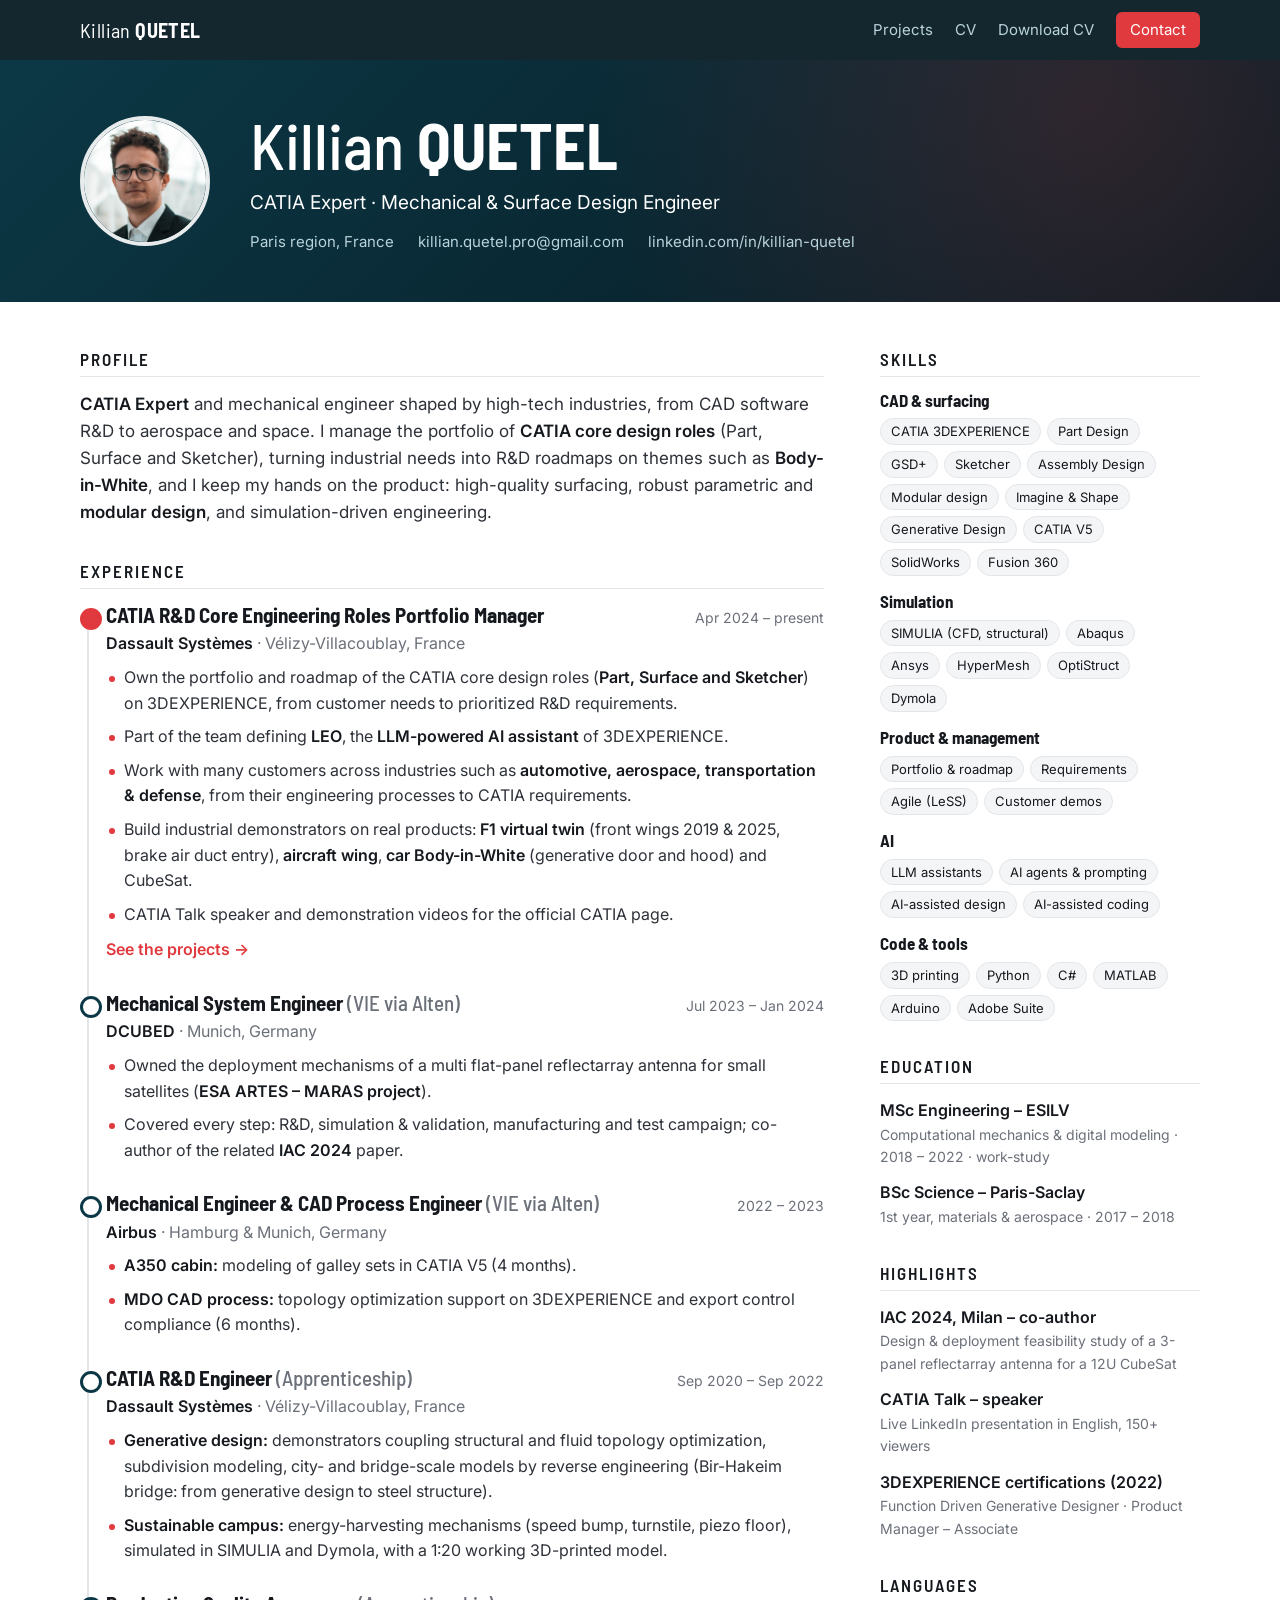
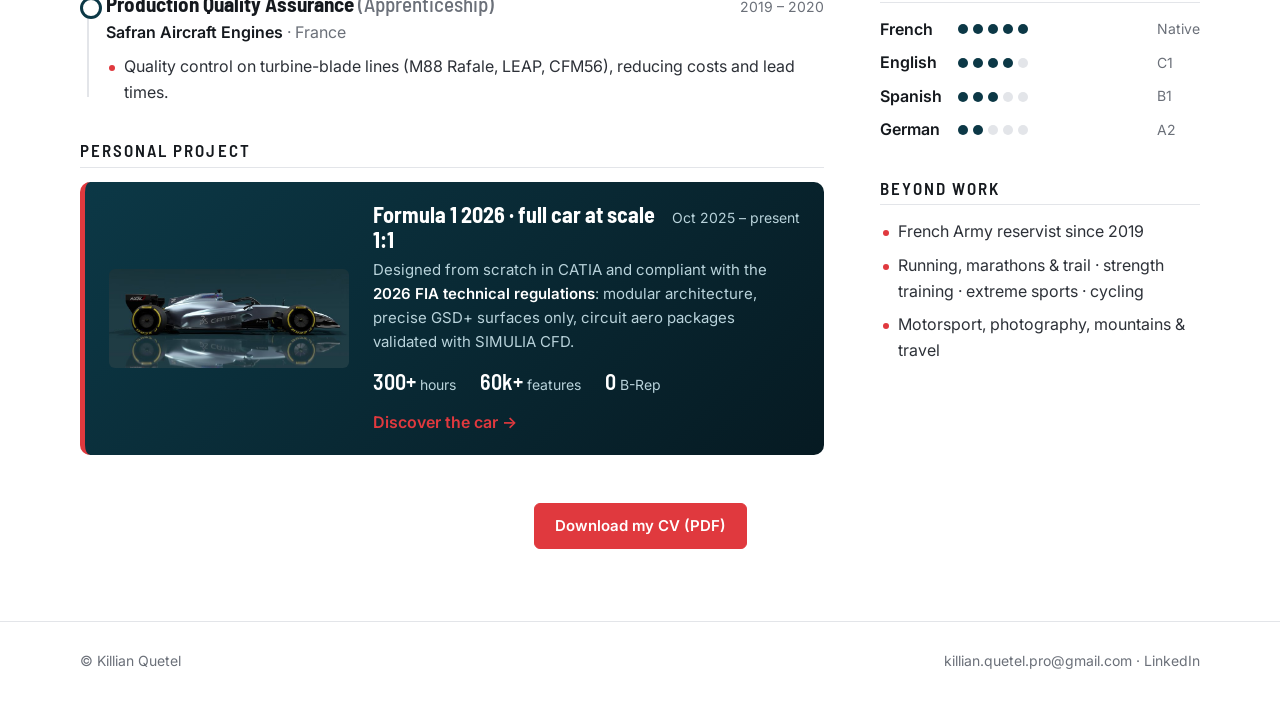
==== commit 670a4787: "Add 360-degree F1 viewer, AI skills and LEO role to CV Co-authored-by: Cursor <cursoragent@cursor.co" ====
--- a/cv.html
+++ b/cv.html
@@ -65,13 +65,13 @@
           <ul class="bullets">
             <li>Own the portfolio and roadmap of the CATIA core design roles (<b>Part, Surface and
               Sketcher</b>) on 3DEXPERIENCE, from customer needs to prioritized R&amp;D requirements.</li>
+            <li>Part of the team defining <b>LEO</b>, the <b>LLM-powered AI assistant</b> of 3DEXPERIENCE.</li>
             <li>Work with many customers across industries such as <b>automotive, aerospace,
               transportation &amp; defense</b>, from their engineering processes to CATIA requirements.</li>
             <li>Build industrial demonstrators on real products: <b>F1 virtual twin</b> (front wings
               2019 &amp; 2025, brake air duct entry), <b>aircraft wing</b>, <b>car Body-in-White</b> (generative
               door and hood) and CubeSat.</li>
-            <li>Present to customers and the community: CATIA Talk speaker, demonstration videos for
-              communication on the official CATIA page.</li>
+            <li>CATIA Talk speaker and demonstration videos for the official CATIA page.</li>
           </ul>
           <a class="text-link" href="index.html#projects">See the projects →</a>
         </div>
@@ -177,6 +177,13 @@
         <div class="chips">
           <span>Portfolio &amp; roadmap</span><span>Requirements</span><span>Agile (LeSS)</span>
           <span>Customer demos</span>
+        </div>
+      </div>
+      <div class="skill-group">
+        <h4>AI</h4>
+        <div class="chips">
+          <span>LLM assistants</span><span>AI agents &amp; prompting</span><span>AI-assisted design</span>
+          <span>AI-assisted coding</span>
         </div>
       </div>
       <div class="skill-group">
--- a/site.css
+++ b/site.css
@@ -710,6 +710,8 @@
 }
 
 .hero-video {
+  margin-left: auto;
+  margin-right: auto;
   overflow: hidden;
   background: #fff;
   border: 1px solid var(--line);
@@ -725,6 +727,84 @@
 
 .hero-video video {
   height: auto;
+}
+
+.turntable-sec {
+  margin-top: 56px;
+}
+
+.turntable {
+  position: relative;
+  margin-top: 16px;
+  overflow: hidden;
+  aspect-ratio: 16 / 9;
+  background: #01161d;
+  border-radius: 10px;
+  cursor: grab;
+  touch-action: pan-y;
+  user-select: none;
+}
+
+.turntable.dragging {
+  cursor: grabbing;
+}
+
+.turntable:focus-visible {
+  outline: 3px solid var(--accent);
+  outline-offset: 3px;
+}
+
+.turntable img {
+  width: 100%;
+  height: 100%;
+  object-fit: cover;
+  pointer-events: none;
+}
+
+.tt-hint {
+  position: absolute;
+  left: 50%;
+  bottom: 16px;
+  transform: translateX(-50%);
+  padding: 6px 14px;
+  font-size: 13px;
+  font-weight: 600;
+  color: #fff;
+  background: rgba(0, 0, 0, 0.45);
+  border-radius: 999px;
+  opacity: 0;
+  transition: opacity 0.4s;
+  pointer-events: none;
+}
+
+.turntable.ready .tt-hint {
+  opacity: 1;
+}
+
+.turntable.touched .tt-hint {
+  opacity: 0;
+}
+
+.tt-load {
+  position: absolute;
+  left: 0;
+  right: 0;
+  bottom: 0;
+  height: 3px;
+  background: rgba(255, 255, 255, 0.12);
+  transition: opacity 0.4s;
+}
+
+.tt-load i {
+  display: block;
+  width: 0;
+  height: 100%;
+  background: var(--accent);
+  transition: width 0.15s;
+}
+
+.turntable.ready .tt-load {
+  opacity: 0;
 }
 
 .hero-caption {
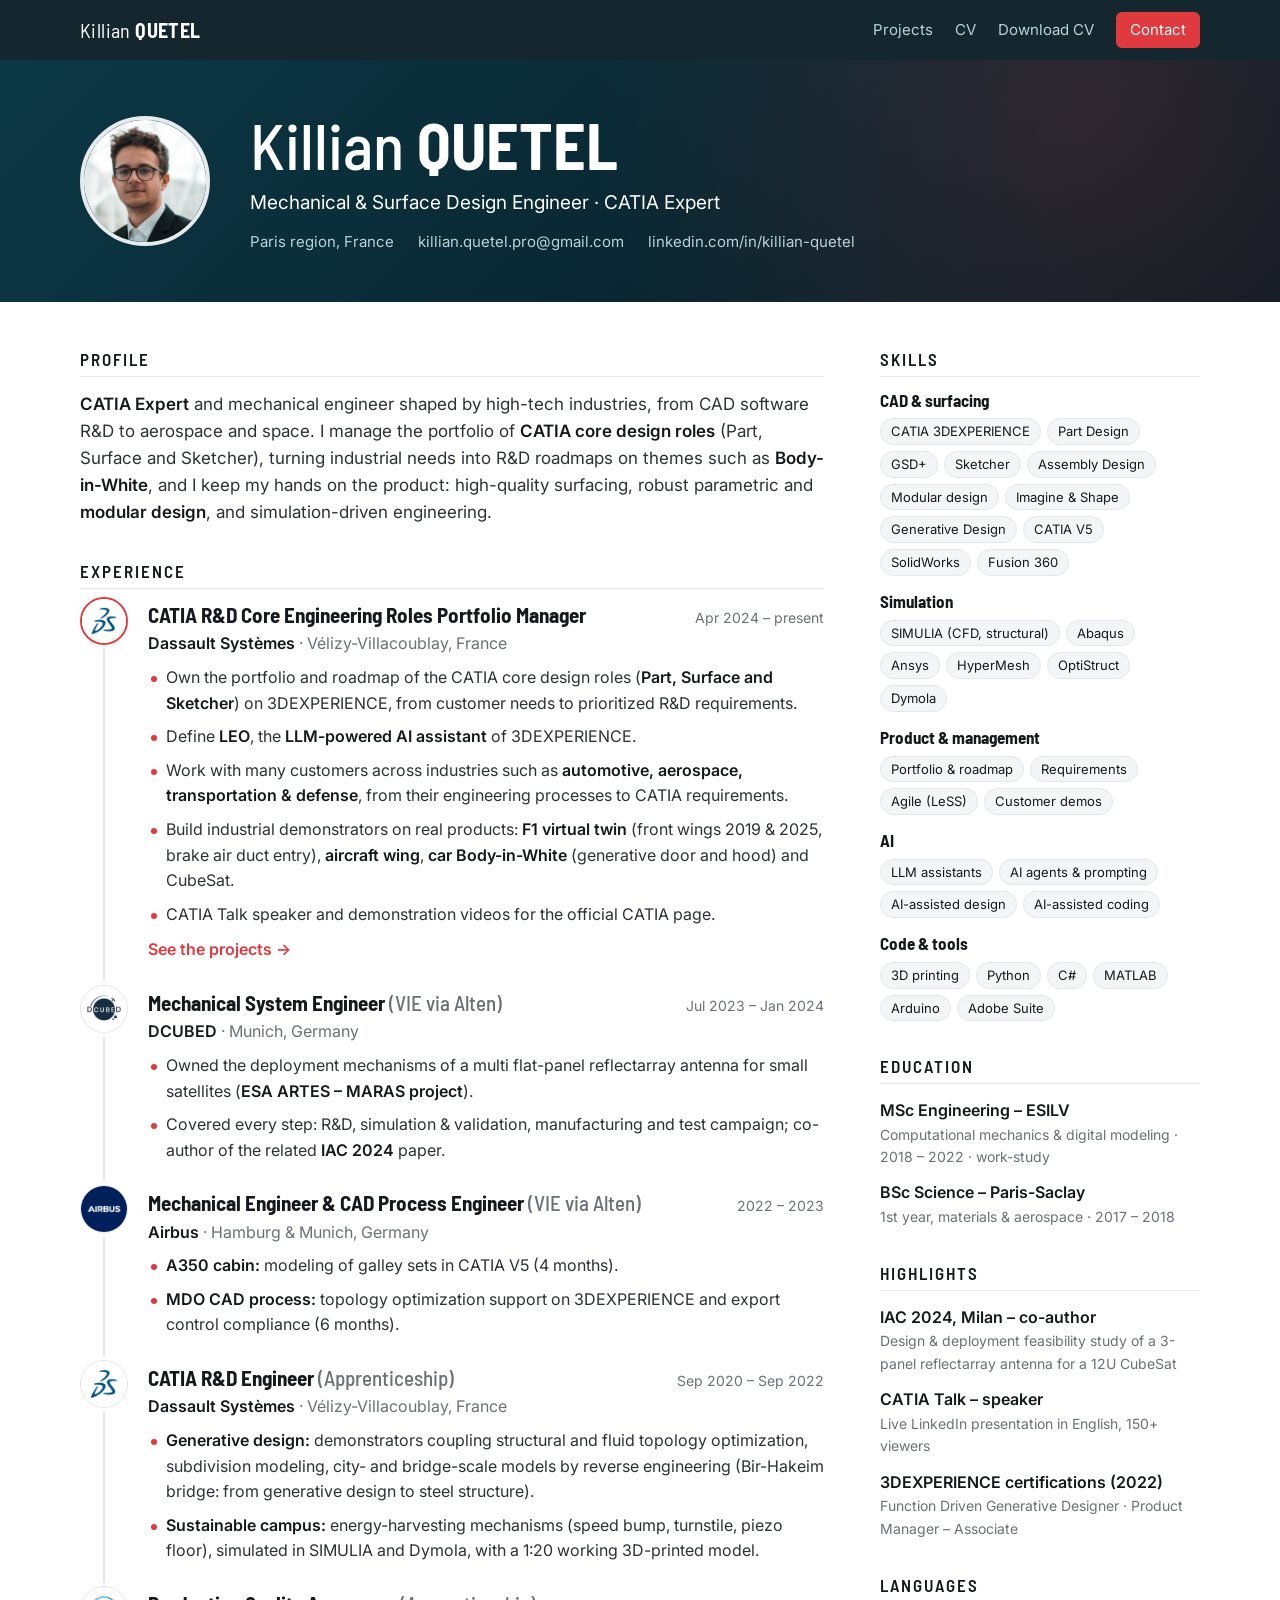
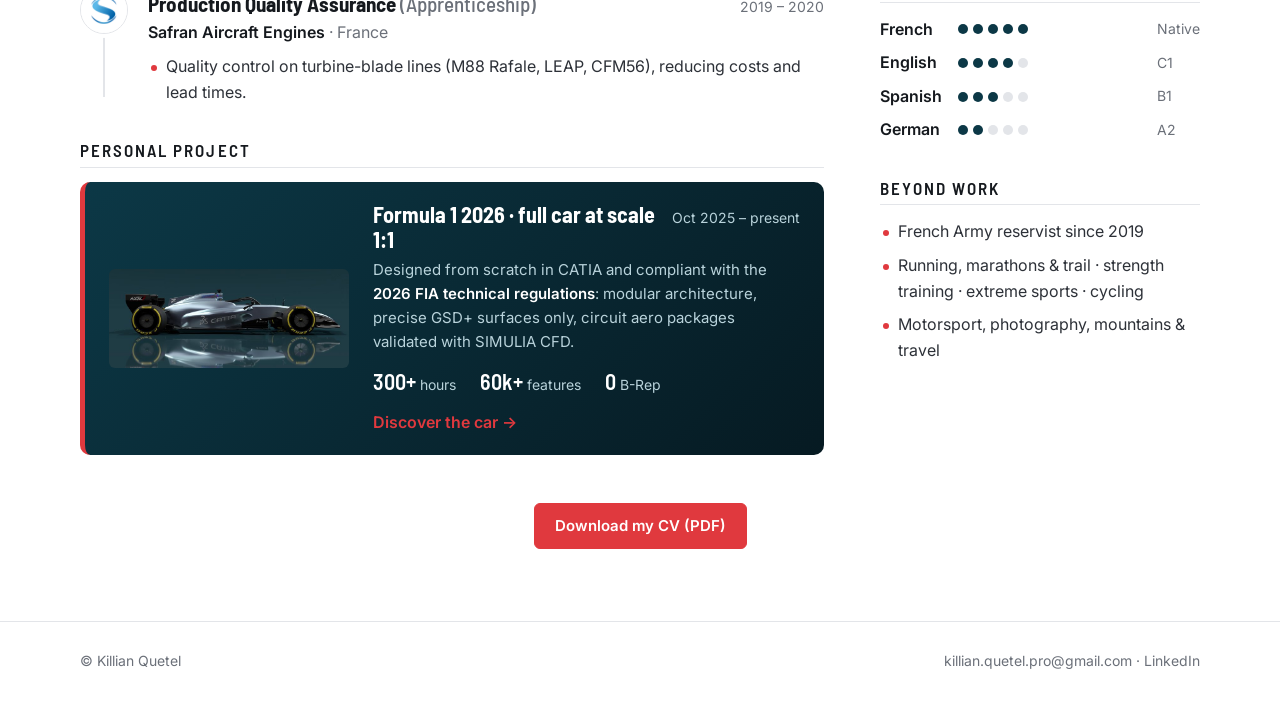
==== commit df91120f: "CV: round company logos, title order, LEO wording; F1 phase 2 floor Co-authored-by: Cursor <cursorag" ====
--- a/cv.html
+++ b/cv.html
@@ -29,7 +29,7 @@
       <img class="photo" src="img/photo.jpg" alt="Killian Quetel">
       <div>
         <h1>Killian <strong>QUETEL</strong></h1>
-        <p class="role">CATIA Expert · Mechanical &amp; Surface Design Engineer</p>
+        <p class="role">Mechanical &amp; Surface Design Engineer · CATIA Expert</p>
         <p class="contact">
           <span>Paris region, France</span>
           <a href="mailto:killian.quetel.pro@gmail.com">killian.quetel.pro@gmail.com</a>
@@ -56,7 +56,7 @@
       <h2>Experience</h2>
       <div class="timeline">
 
-        <div class="job current">
+        <div class="job current"><img class="logo" src="img/logos/round_dassault.png" alt="">
           <div class="row">
             <h3>CATIA R&amp;D Core Engineering Roles Portfolio Manager</h3>
             <span class="date">Apr 2024 – present</span>
@@ -65,7 +65,7 @@
           <ul class="bullets">
             <li>Own the portfolio and roadmap of the CATIA core design roles (<b>Part, Surface and
               Sketcher</b>) on 3DEXPERIENCE, from customer needs to prioritized R&amp;D requirements.</li>
-            <li>Part of the team defining <b>LEO</b>, the <b>LLM-powered AI assistant</b> of 3DEXPERIENCE.</li>
+            <li>Define <b>LEO</b>, the <b>LLM-powered AI assistant</b> of 3DEXPERIENCE.</li>
             <li>Work with many customers across industries such as <b>automotive, aerospace,
               transportation &amp; defense</b>, from their engineering processes to CATIA requirements.</li>
             <li>Build industrial demonstrators on real products: <b>F1 virtual twin</b> (front wings
@@ -76,7 +76,7 @@
           <a class="text-link" href="index.html#projects">See the projects →</a>
         </div>
 
-        <div class="job">
+        <div class="job"><img class="logo" src="img/logos/round_dcubed.png" alt="">
           <div class="row">
             <h3>Mechanical System Engineer <span>(VIE via Alten)</span></h3>
             <span class="date">Jul 2023 – Jan 2024</span>
@@ -90,7 +90,7 @@
           </ul>
         </div>
 
-        <div class="job">
+        <div class="job"><img class="logo" src="img/logos/round_airbus.png" alt="">
           <div class="row">
             <h3>Mechanical Engineer &amp; CAD Process Engineer <span>(VIE via Alten)</span></h3>
             <span class="date">2022 – 2023</span>
@@ -103,7 +103,7 @@
           </ul>
         </div>
 
-        <div class="job">
+        <div class="job"><img class="logo" src="img/logos/round_dassault.png" alt="">
           <div class="row">
             <h3>CATIA R&amp;D Engineer <span>(Apprenticeship)</span></h3>
             <span class="date">Sep 2020 – Sep 2022</span>
@@ -118,7 +118,7 @@
           </ul>
         </div>
 
-        <div class="job">
+        <div class="job"><img class="logo" src="img/logos/round_safran.png" alt="">
           <div class="row">
             <h3>Production Quality Assurance <span>(Apprenticeship)</span></h3>
             <span class="date">2019 – 2020</span>
--- a/site.css
+++ b/site.css
@@ -522,6 +522,35 @@
   color: var(--muted);
 }
 
+.timeline:has(.logo) {
+  padding-left: 68px;
+}
+
+.timeline:has(.logo)::before {
+  left: 23px;
+  top: 24px;
+}
+
+.job:has(.logo)::before {
+  display: none;
+}
+
+.job .logo {
+  position: absolute;
+  left: -68px;
+  top: -6px;
+  width: 48px;
+  height: 48px;
+  border-radius: 50%;
+  border: 1px solid var(--line);
+  background: #fff;
+  box-shadow: 0 0 0 4px var(--bg, #fff);
+}
+
+.job.current .logo {
+  border: 2px solid var(--accent);
+}
+
 .cv-project {
   display: grid;
   grid-template-columns: 240px 1fr;
@@ -843,7 +872,19 @@
 }
 
 .hero-grid .frame {
-  aspect-ratio: 1 / 0.92;
+  aspect-ratio: var(--ratio, 1 / 0.92);
+}
+
+.hero-grid figcaption {
+  margin-top: 8px;
+  font-size: 14px;
+  color: var(--muted);
+  text-align: center;
+}
+
+.hero-grid figcaption b {
+  margin-right: 4px;
+  color: var(--ink);
 }
 
 .hero-pair {
@@ -1347,6 +1388,22 @@
     gap: 0;
   }
 
+  .timeline:has(.logo) {
+    padding-left: 50px;
+  }
+
+  .timeline:has(.logo)::before {
+    left: 17px;
+    top: 18px;
+  }
+
+  .job .logo {
+    left: -50px;
+    top: -2px;
+    width: 36px;
+    height: 36px;
+  }
+
   .cv-project {
     grid-template-columns: 1fr;
     padding: 18px;
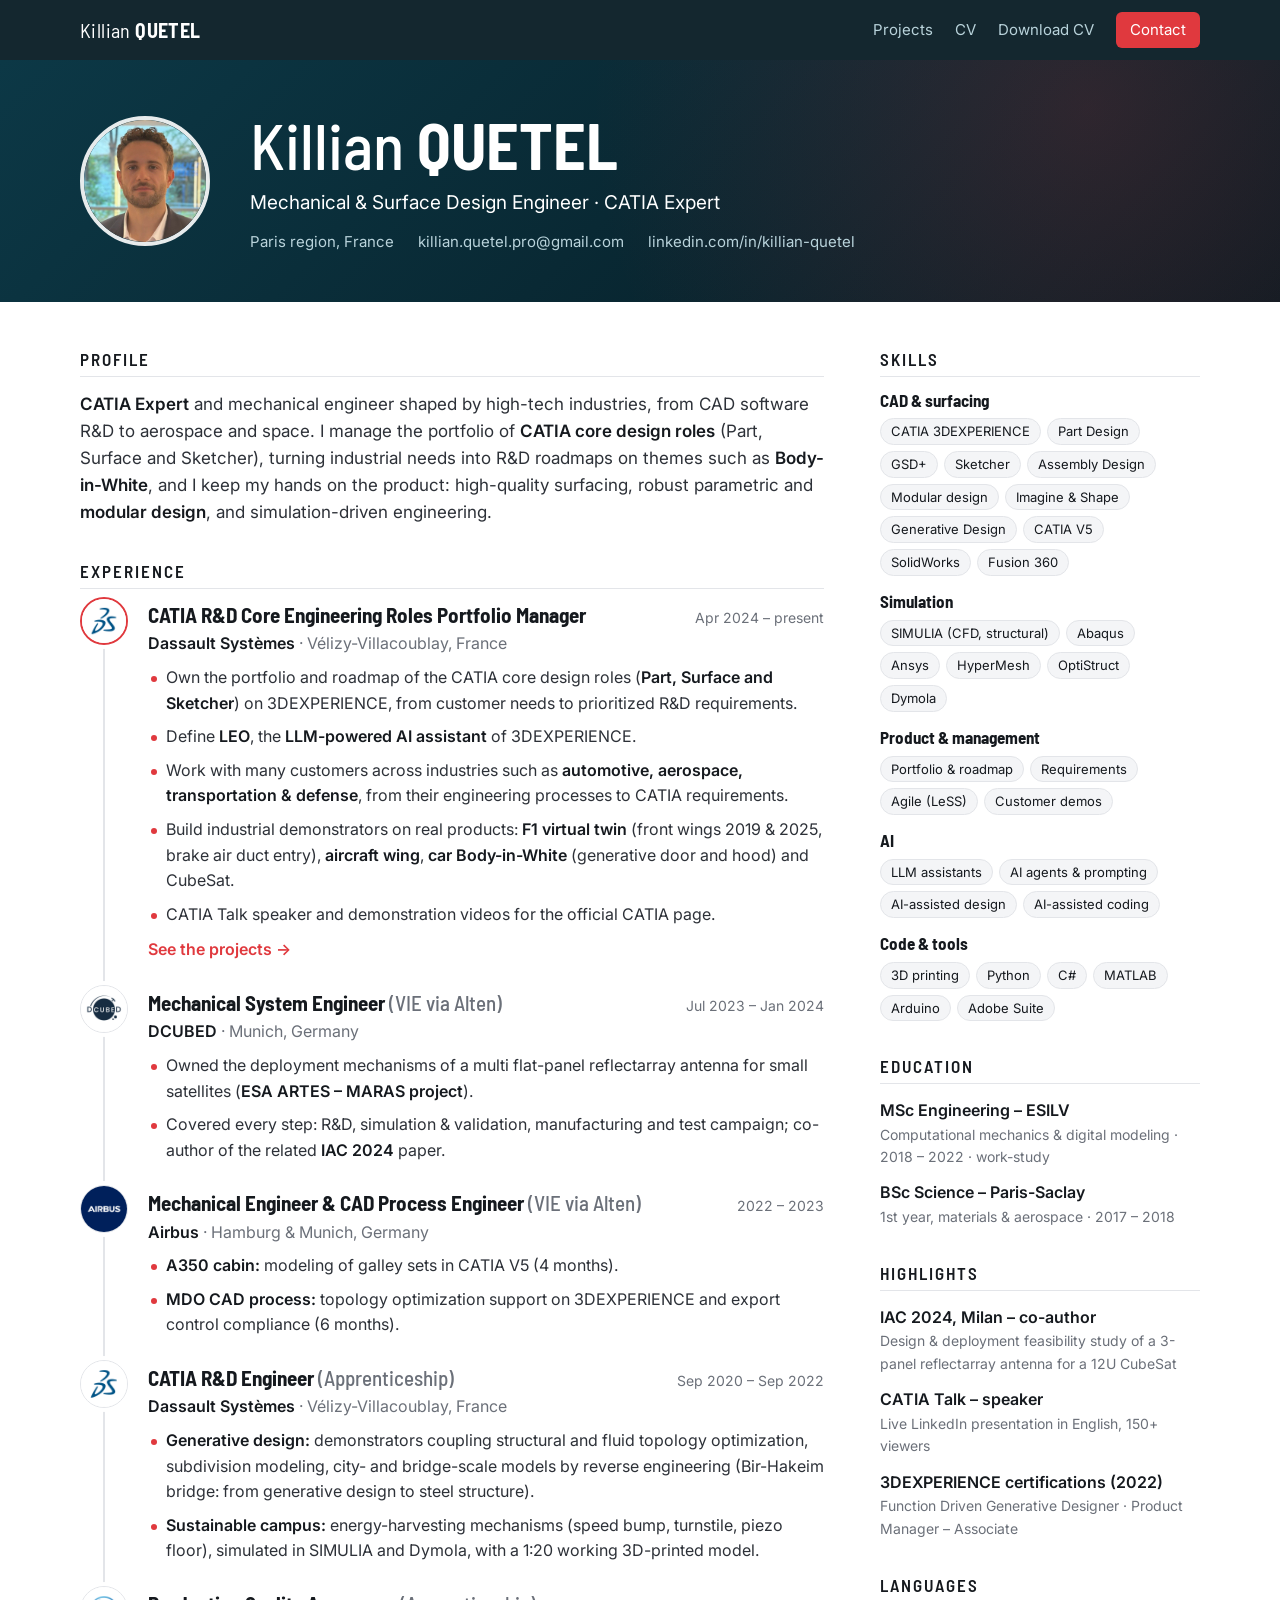
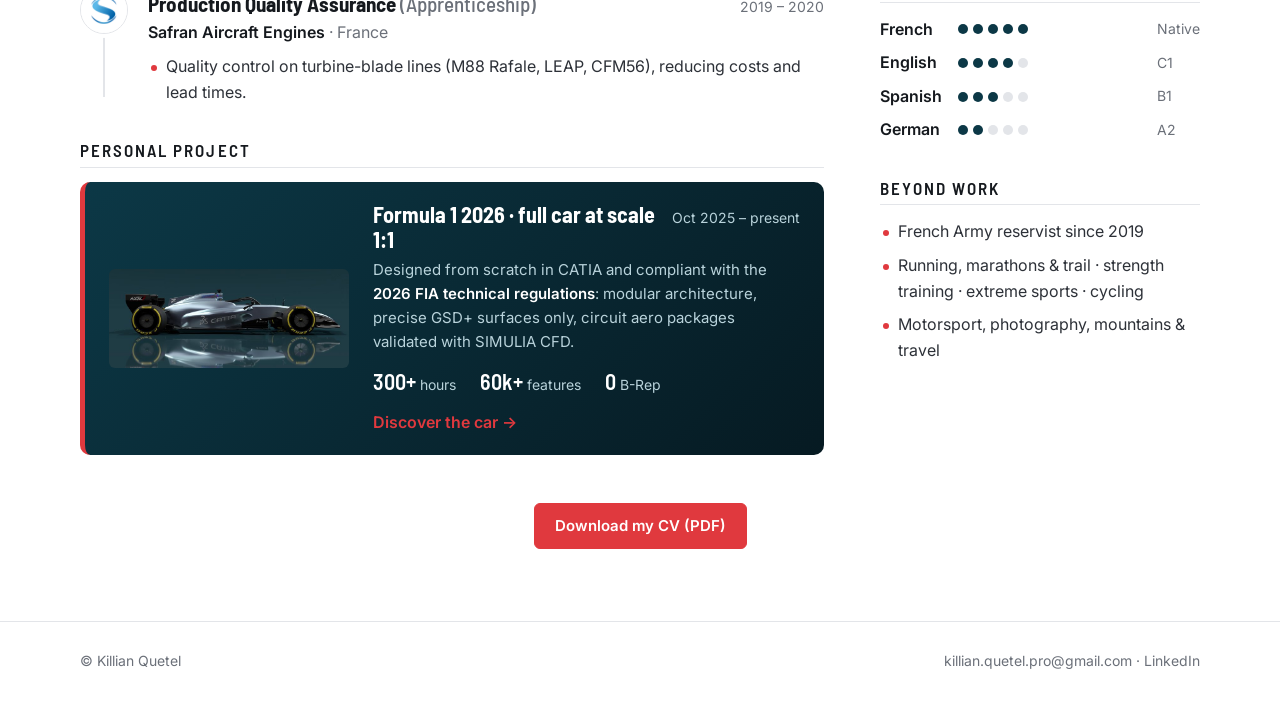
==== commit 43b03608: "Version image URLs so browsers reload updated images Co-authored-by: Cursor <cursoragent@cursor.com>" ====
--- a/cv.html
+++ b/cv.html
@@ -26,7 +26,7 @@
 
   <section class="hero-band small">
     <div class="wrap hero-in">
-      <img class="photo" src="img/photo.jpg" alt="Killian Quetel">
+      <img class="photo" src="img/photo.jpg?v=176e9b7e" alt="Killian Quetel">
       <div>
         <h1>Killian <strong>QUETEL</strong></h1>
         <p class="role">Mechanical &amp; Surface Design Engineer · CATIA Expert</p>
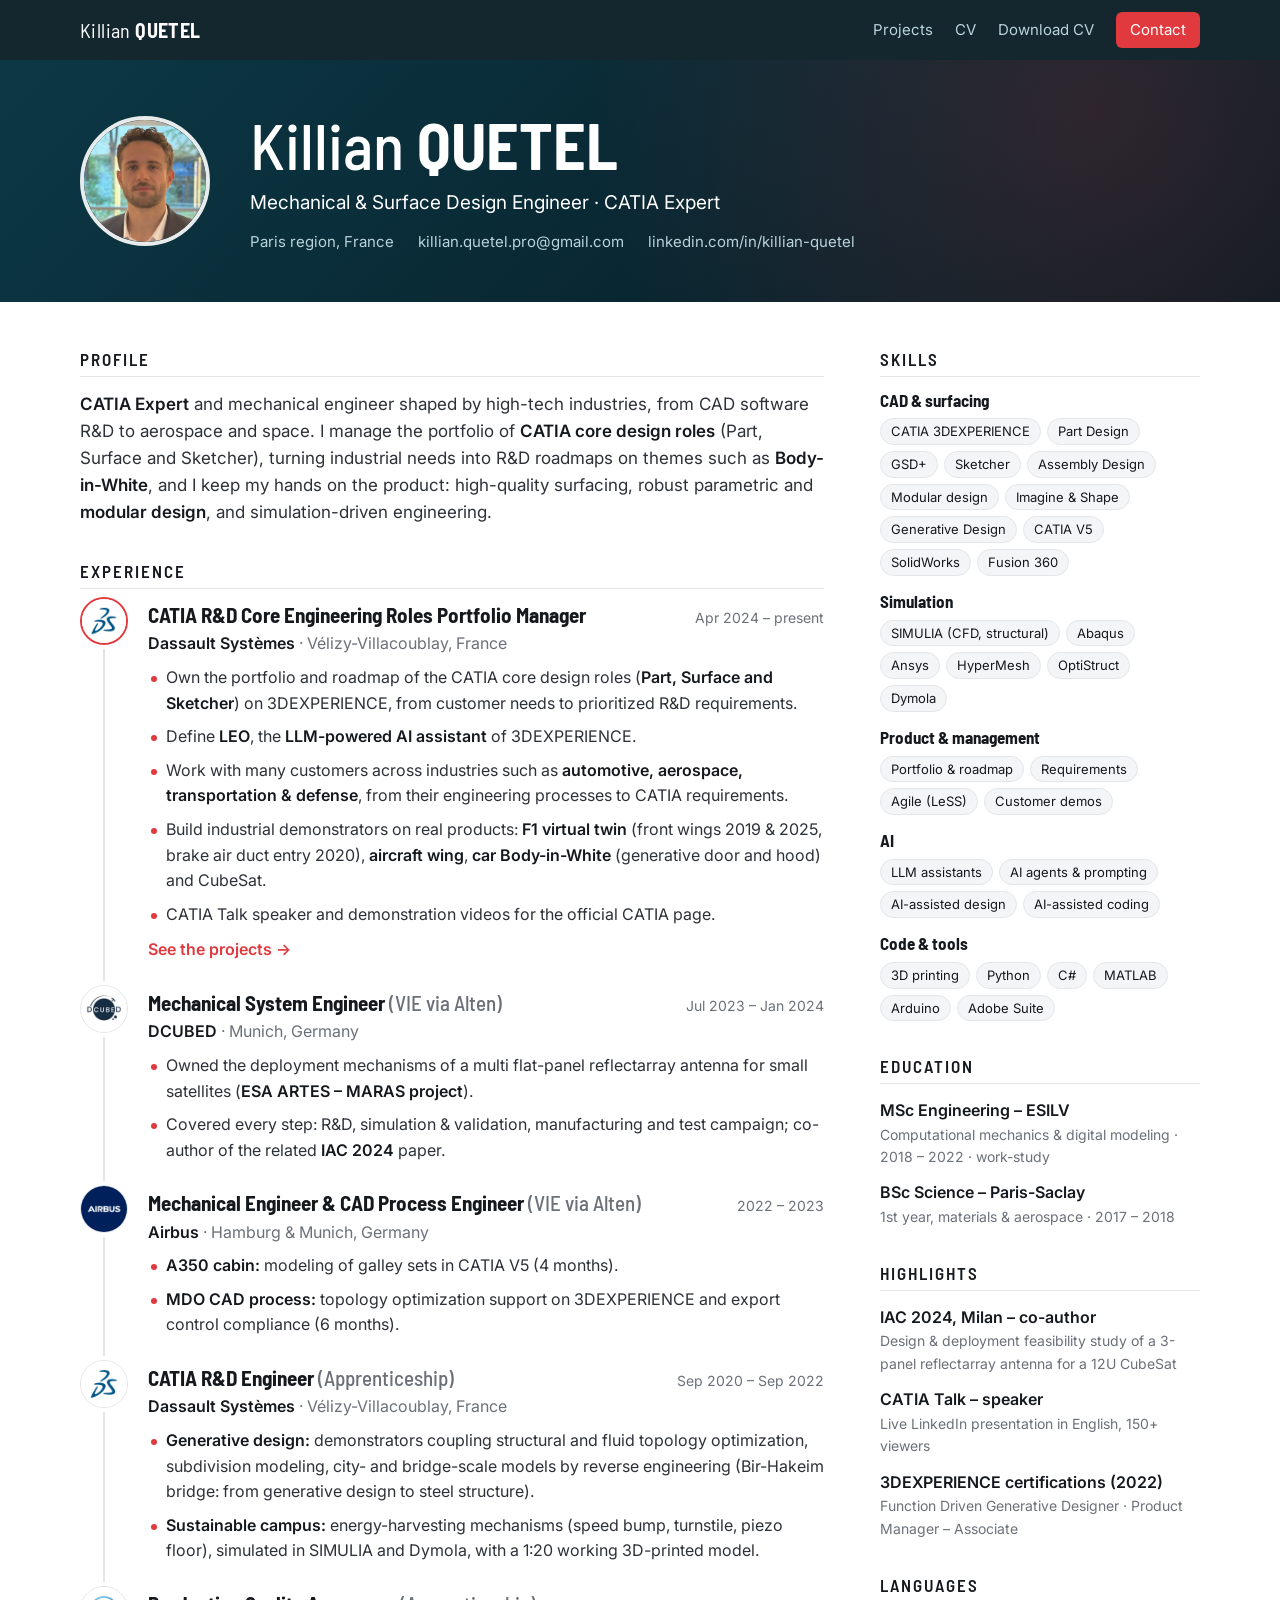
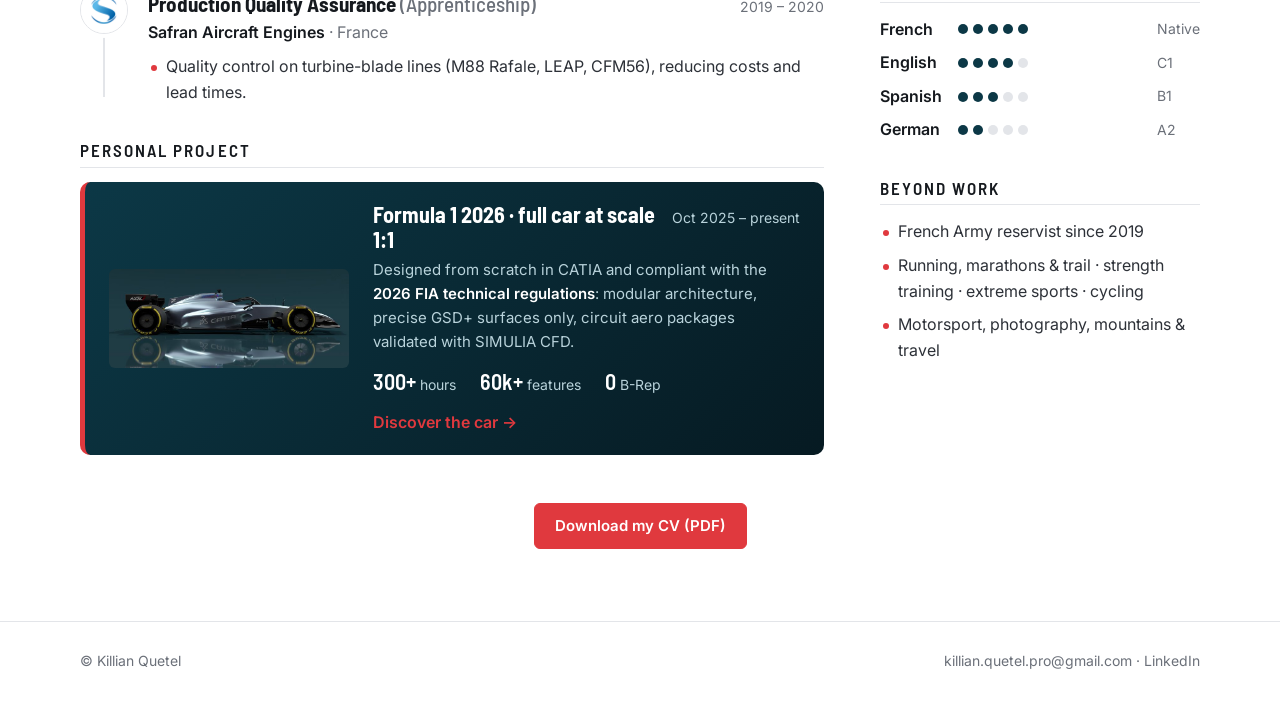
==== commit dc6c8ab7: "Brake air duct entry: 2020 car Co-authored-by: Cursor <cursoragent@cursor.com>" ====
--- a/cv.html
+++ b/cv.html
@@ -69,7 +69,7 @@
             <li>Work with many customers across industries such as <b>automotive, aerospace,
               transportation &amp; defense</b>, from their engineering processes to CATIA requirements.</li>
             <li>Build industrial demonstrators on real products: <b>F1 virtual twin</b> (front wings
-              2019 &amp; 2025, brake air duct entry), <b>aircraft wing</b>, <b>car Body-in-White</b> (generative
+              2019 &amp; 2025, brake air duct entry 2020), <b>aircraft wing</b>, <b>car Body-in-White</b> (generative
               door and hood) and CubeSat.</li>
             <li>CATIA Talk speaker and demonstration videos for the official CATIA page.</li>
           </ul>
